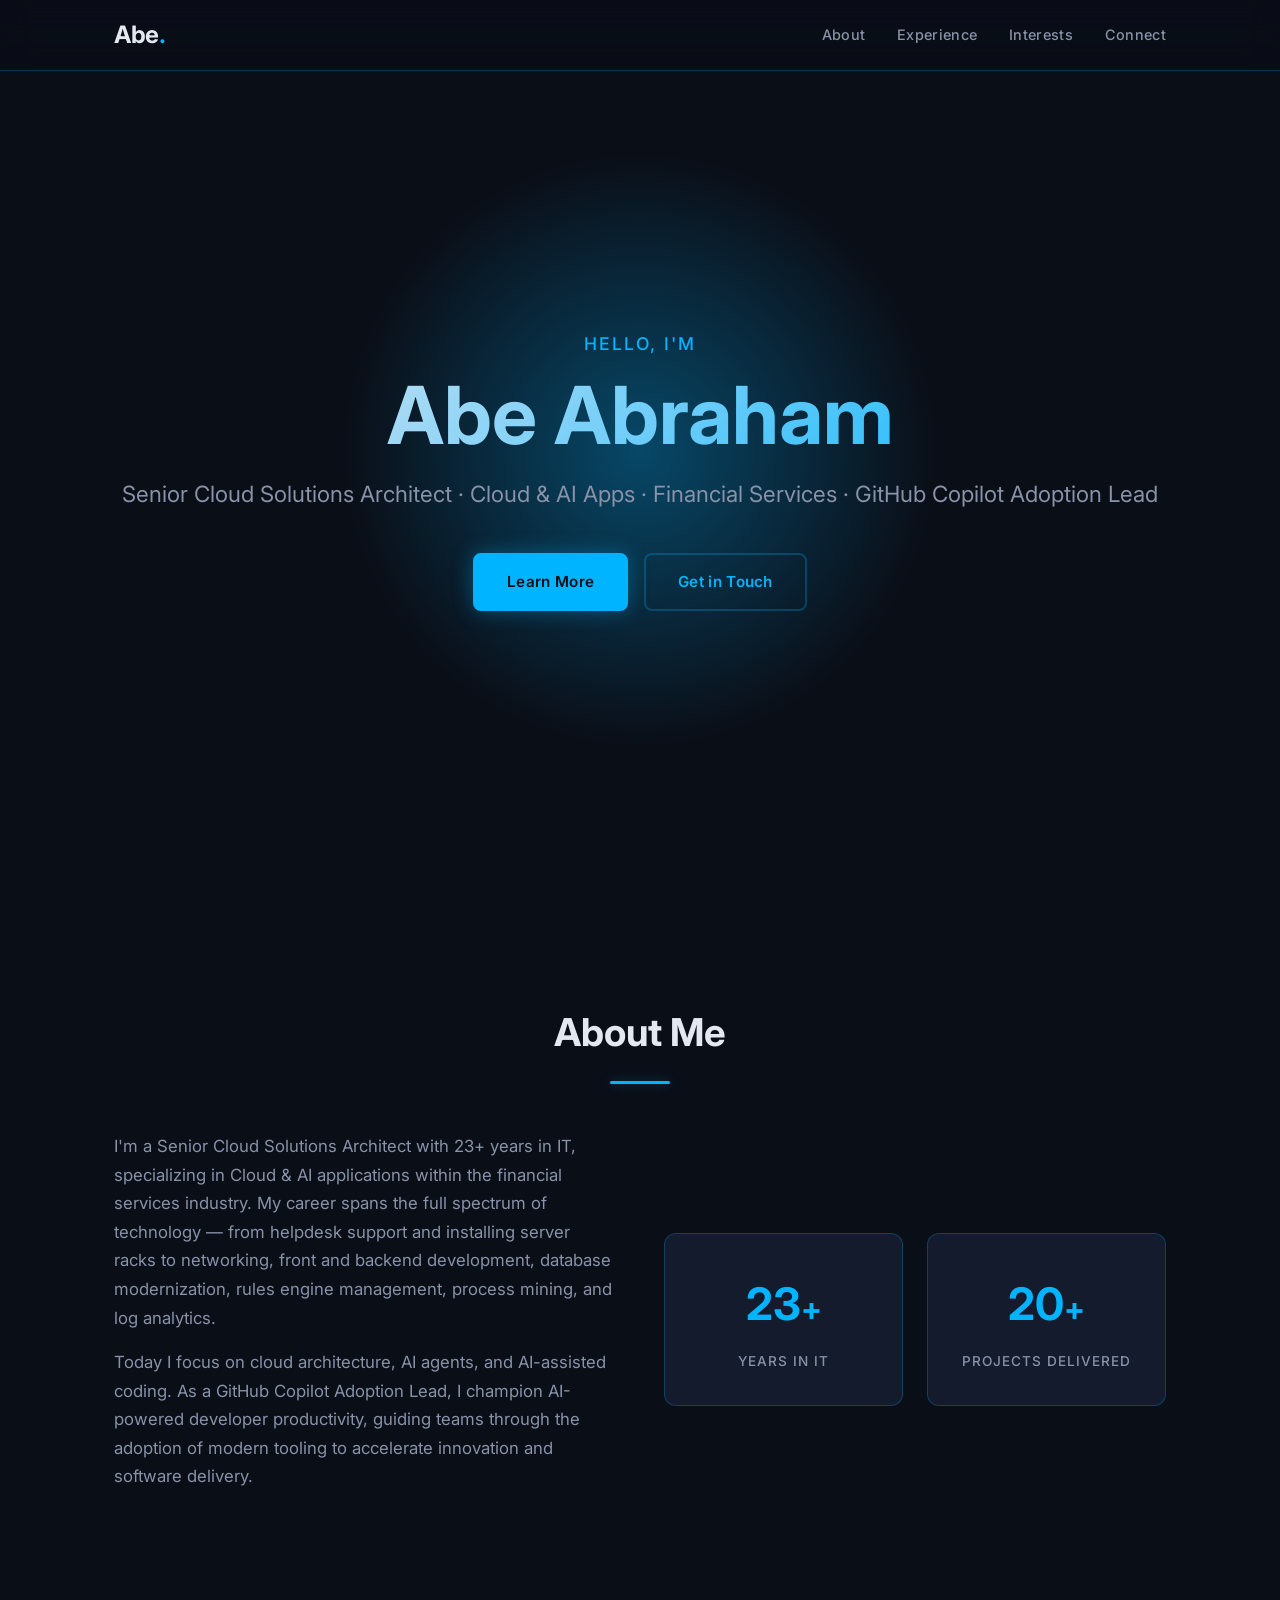
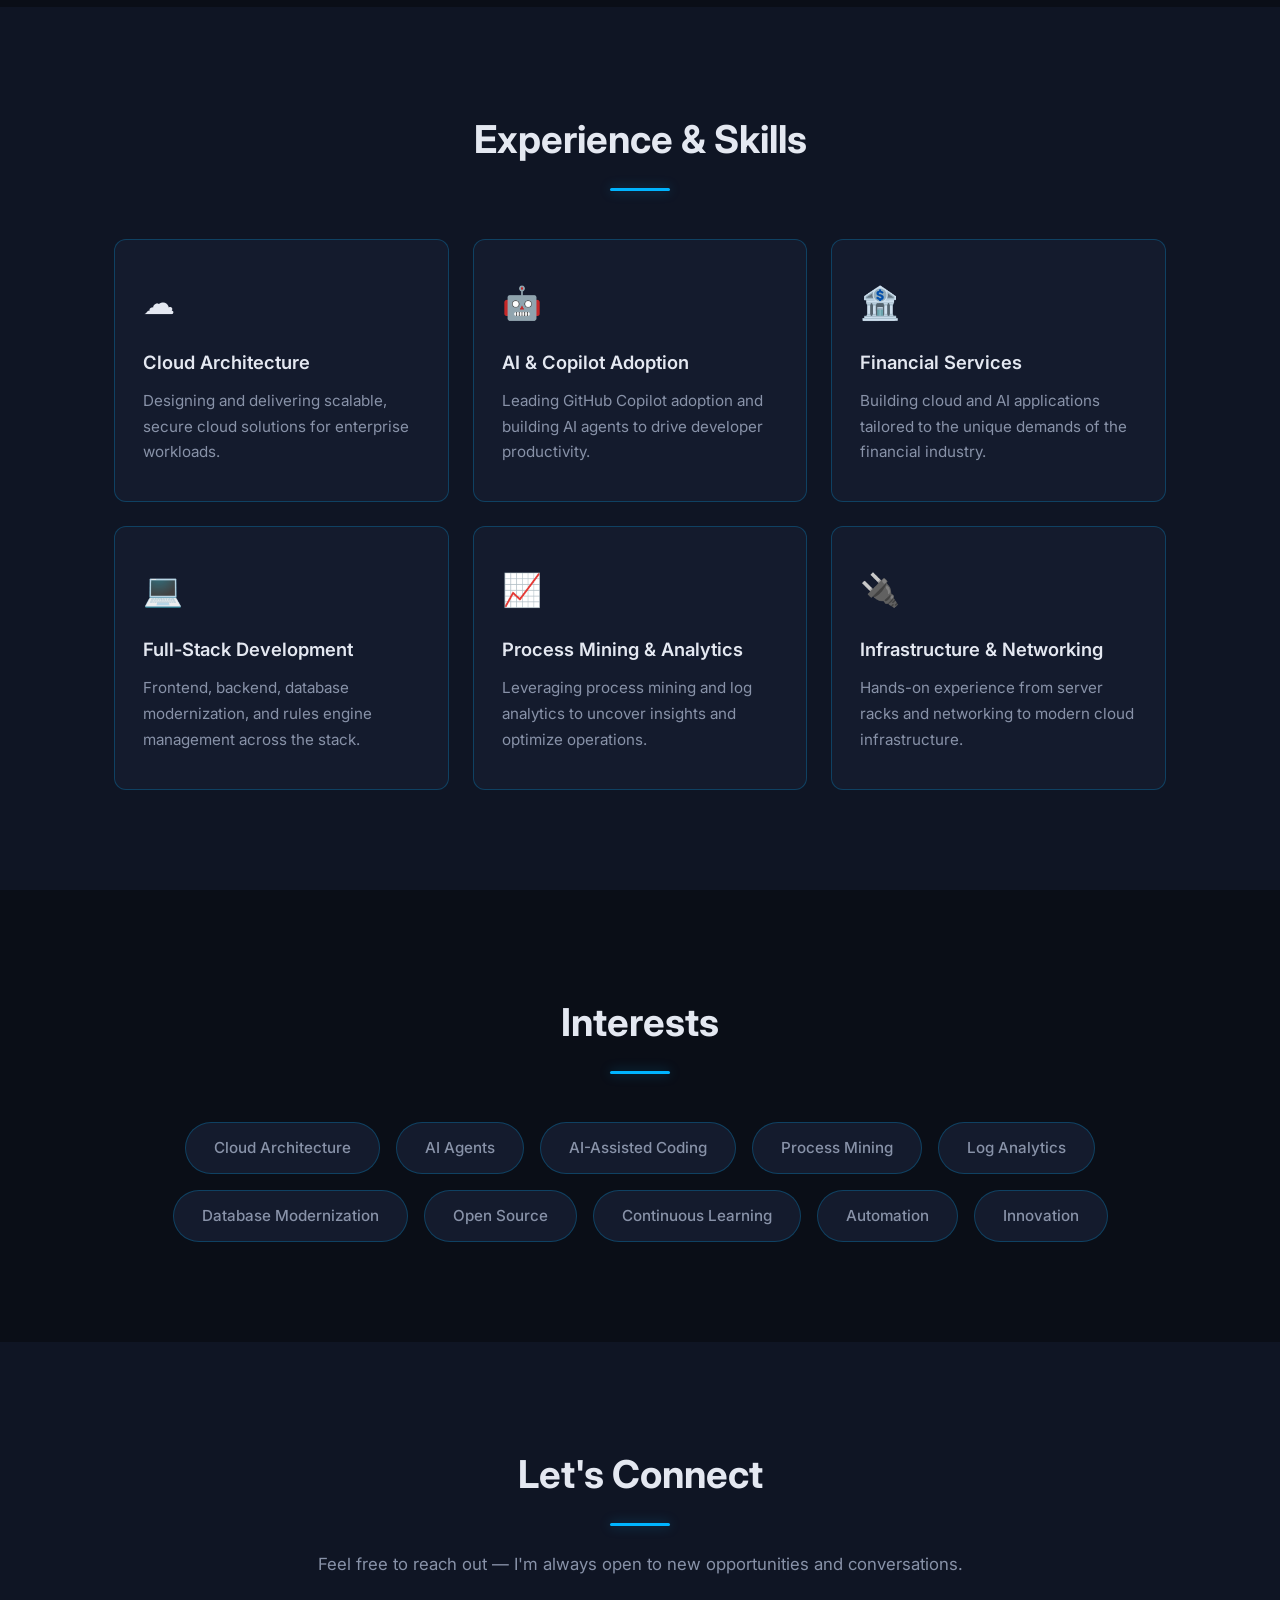
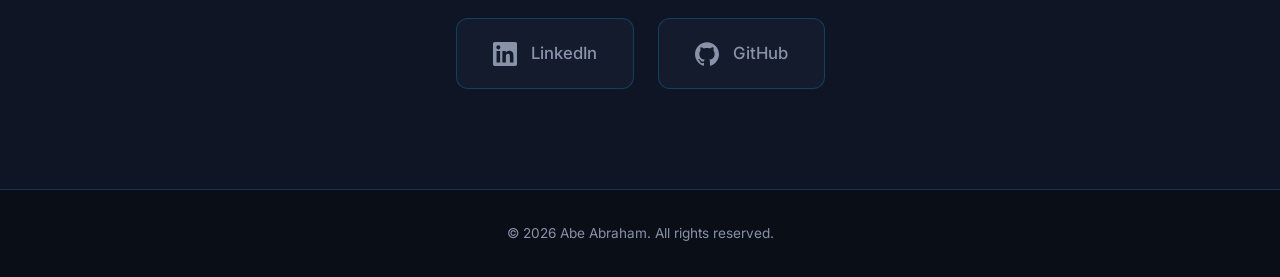
==== index.html @ 54848a2a "content: add full career journey and expand experience cards - About: full career arc from helpdesk " ====
<!DOCTYPE html>
<html lang="en">
<head>
  <meta charset="UTF-8" />
  <meta name="viewport" content="width=device-width, initial-scale=1.0" />
  <meta name="description" content="Abe Abraham — Senior Cloud Solutions Architect specializing in Cloud & AI Apps, Financial Services, and GitHub Copilot Adoption." />
  <title>Abe Abraham</title>
  <link rel="stylesheet" href="style.css" />
  <link rel="preconnect" href="https://fonts.googleapis.com" />
  <link rel="preconnect" href="https://fonts.gstatic.com" crossorigin />
  <link href="https://fonts.googleapis.com/css2?family=Inter:wght@300;400;500;600;700&display=swap" rel="stylesheet" />
</head>
<body>

  <!-- ===== NAV ===== -->
  <nav class="navbar" id="navbar">
    <div class="nav-container">
      <a href="#" class="nav-logo">Abe<span class="accent">.</span></a>
      <button class="nav-toggle" id="navToggle" aria-label="Toggle navigation">
        <span></span><span></span><span></span>
      </button>
      <ul class="nav-links" id="navLinks">
        <li><a href="#about">About</a></li>
        <li><a href="#experience">Experience</a></li>
        <li><a href="#interests">Interests</a></li>
        <li><a href="#connect">Connect</a></li>
      </ul>
    </div>
  </nav>

  <!-- ===== HERO ===== -->
  <header class="hero" id="hero">
    <div class="hero-content">
      <p class="hero-greeting">Hello, I'm</p>
      <h1 class="hero-name">Abe Abraham</h1>
      <p class="hero-tagline">Senior Cloud Solutions Architect · Cloud &amp; AI Apps · Financial Services · GitHub Copilot Adoption Lead</p>
      <div class="hero-cta">
        <a href="#about" class="btn btn-primary">Learn More</a>
        <a href="#connect" class="btn btn-outline">Get in Touch</a>
      </div>
    </div>
    <div class="hero-glow"></div>
  </header>

  <!-- ===== ABOUT ===== -->
  <section class="section" id="about">
    <div class="container">
      <h2 class="section-title">About Me</h2>
      <div class="about-grid">
        <div class="about-text">
          <p>
            I'm a Senior Cloud Solutions Architect with 23+ years in IT, specializing
            in Cloud &amp; AI applications within the financial services industry. My career
            spans the full spectrum of technology — from helpdesk support and installing
            server racks to networking, front and backend development, database modernization,
            rules engine management, process mining, and log analytics.
          </p>
          <p>
            Today I focus on cloud architecture, AI agents, and AI-assisted coding. As a
            GitHub Copilot Adoption Lead, I champion AI-powered developer productivity,
            guiding teams through the adoption of modern tooling to accelerate innovation
            and software delivery.
          </p>
        </div>
        <div class="about-stats">
          <div class="stat-card">
            <span class="stat-number" data-target="23">0</span><span class="stat-plus">+</span>
            <span class="stat-label">Years in IT</span>
          </div>
          <div class="stat-card">
            <span class="stat-number" data-target="20">0</span><span class="stat-plus">+</span>
            <span class="stat-label">Projects Delivered</span>
          </div>
        </div>
      </div>
    </div>
  </section>

  <!-- ===== EXPERIENCE ===== -->
  <section class="section section-alt" id="experience">
    <div class="container">
      <h2 class="section-title">Experience &amp; Skills</h2>
      <div class="experience-grid">
        <div class="exp-card">
          <div class="exp-icon">&#9729;</div>
          <h3>Cloud Architecture</h3>
          <p>Designing and delivering scalable, secure cloud solutions for enterprise workloads.</p>
        </div>
        <div class="exp-card">
          <div class="exp-icon">&#129302;</div>
          <h3>AI &amp; Copilot Adoption</h3>
          <p>Leading GitHub Copilot adoption and building AI agents to drive developer productivity.</p>
        </div>
        <div class="exp-card">
          <div class="exp-icon">&#127974;</div>
          <h3>Financial Services</h3>
          <p>Building cloud and AI applications tailored to the unique demands of the financial industry.</p>
        </div>
        <div class="exp-card">
          <div class="exp-icon">&#128187;</div>
          <h3>Full-Stack Development</h3>
          <p>Frontend, backend, database modernization, and rules engine management across the stack.</p>
        </div>
        <div class="exp-card">
          <div class="exp-icon">&#128200;</div>
          <h3>Process Mining &amp; Analytics</h3>
          <p>Leveraging process mining and log analytics to uncover insights and optimize operations.</p>
        </div>
        <div class="exp-card">
          <div class="exp-icon">&#128268;</div>
          <h3>Infrastructure &amp; Networking</h3>
          <p>Hands-on experience from server racks and networking to modern cloud infrastructure.</p>
        </div>
      </div>
    </div>
  </section>

  <!-- ===== INTERESTS ===== -->
  <section class="section" id="interests">
    <div class="container">
      <h2 class="section-title">Interests</h2>
      <div class="interests-grid">
        <div class="interest-tag">Cloud Architecture</div>
        <div class="interest-tag">AI Agents</div>
        <div class="interest-tag">AI-Assisted Coding</div>
        <div class="interest-tag">Process Mining</div>
        <div class="interest-tag">Log Analytics</div>
        <div class="interest-tag">Database Modernization</div>
        <div class="interest-tag">Open Source</div>
        <div class="interest-tag">Continuous Learning</div>
        <div class="interest-tag">Automation</div>
        <div class="interest-tag">Innovation</div>
      </div>
    </div>
  </section>

  <!-- ===== CONNECT ===== -->
  <section class="section section-alt" id="connect">
    <div class="container">
      <h2 class="section-title">Let's Connect</h2>
      <p class="connect-subtitle">Feel free to reach out — I'm always open to new opportunities and conversations.</p>
      <div class="connect-links">
        <a href="https://www.linkedin.com/in/abeyabraham/" target="_blank" rel="noopener noreferrer" class="connect-card">
          <svg class="connect-icon" viewBox="0 0 24 24" fill="currentColor"><path d="M20.447 20.452h-3.554v-5.569c0-1.328-.027-3.037-1.852-3.037-1.853 0-2.136 1.445-2.136 2.939v5.667H9.351V9h3.414v1.561h.046c.477-.9 1.637-1.85 3.37-1.85 3.601 0 4.267 2.37 4.267 5.455v6.286zM5.337 7.433a2.062 2.062 0 01-2.063-2.065 2.064 2.064 0 112.063 2.065zm1.782 13.019H3.555V9h3.564v11.452zM22.225 0H1.771C.792 0 0 .774 0 1.729v20.542C0 23.227.792 24 1.771 24h20.451C23.2 24 24 23.227 24 22.271V1.729C24 .774 23.2 0 22.222 0h.003z"/></svg>
          <span>LinkedIn</span>
        </a>
        <a href="https://github.com/Ab3y" target="_blank" rel="noopener noreferrer" class="connect-card">
          <svg class="connect-icon" viewBox="0 0 24 24" fill="currentColor"><path d="M12 .297c-6.63 0-12 5.373-12 12 0 5.303 3.438 9.8 8.205 11.385.6.113.82-.258.82-.577 0-.285-.01-1.04-.015-2.04-3.338.724-4.042-1.61-4.042-1.61C4.422 18.07 3.633 17.7 3.633 17.7c-1.087-.744.084-.729.084-.729 1.205.084 1.838 1.236 1.838 1.236 1.07 1.835 2.809 1.305 3.495.998.108-.776.417-1.305.76-1.605-2.665-.3-5.466-1.332-5.466-5.93 0-1.31.465-2.38 1.235-3.22-.135-.303-.54-1.523.105-3.176 0 0 1.005-.322 3.3 1.23.96-.267 1.98-.399 3-.405 1.02.006 2.04.138 3 .405 2.28-1.552 3.285-1.23 3.285-1.23.645 1.653.24 2.873.12 3.176.765.84 1.23 1.91 1.23 3.22 0 4.61-2.805 5.625-5.475 5.92.42.36.81 1.096.81 2.22 0 1.606-.015 2.896-.015 3.286 0 .315.21.69.825.57C20.565 22.092 24 17.592 24 12.297c0-6.627-5.373-12-12-12"/></svg>
          <span>GitHub</span>
        </a>
      </div>
    </div>
  </section>

  <!-- ===== FOOTER ===== -->
  <footer class="footer">
    <div class="container">
      <p>&copy; 2026 Abe Abraham. All rights reserved.</p>
    </div>
  </footer>

  <script src="script.js"></script>
</body>
</html>
---- style.css ----
/* ============================
   VARIABLES & RESET
   ============================ */
:root {
  --bg-primary: #0a0e17;
  --bg-secondary: #0f1524;
  --bg-card: #141b2d;
  --bg-card-hover: #1a2340;
  --text-primary: #e4e8f1;
  --text-secondary: #8892a8;
  --accent: #00b4ff;
  --accent-glow: rgba(0, 180, 255, 0.35);
  --accent-dim: rgba(0, 180, 255, 0.10);
  --accent-border: rgba(0, 180, 255, 0.25);
  --font: 'Inter', -apple-system, BlinkMacSystemFont, 'Segoe UI', sans-serif;
  --radius: 12px;
  --transition: 0.3s ease;
  --max-width: 1100px;
}

*,
*::before,
*::after {
  margin: 0;
  padding: 0;
  box-sizing: border-box;
}

html {
  scroll-behavior: smooth;
  scroll-padding-top: 80px;
}

body {
  font-family: var(--font);
  background: var(--bg-primary);
  color: var(--text-primary);
  line-height: 1.7;
  -webkit-font-smoothing: antialiased;
}

a {
  color: var(--accent);
  text-decoration: none;
  transition: color var(--transition);
}

a:hover {
  color: #33c5ff;
}

img {
  max-width: 100%;
  display: block;
}

.container {
  max-width: var(--max-width);
  margin: 0 auto;
  padding: 0 24px;
}

/* ============================
   NAVBAR
   ============================ */
.navbar {
  position: fixed;
  top: 0;
  left: 0;
  width: 100%;
  z-index: 1000;
  background: rgba(10, 14, 23, 0.85);
  backdrop-filter: blur(16px);
  -webkit-backdrop-filter: blur(16px);
  border-bottom: 1px solid var(--accent-border);
  transition: background var(--transition);
}

.nav-container {
  max-width: var(--max-width);
  margin: 0 auto;
  padding: 0 24px;
  display: flex;
  align-items: center;
  justify-content: space-between;
  height: 70px;
}

.nav-logo {
  font-size: 1.5rem;
  font-weight: 700;
  color: var(--text-primary);
  letter-spacing: -0.5px;
}

.nav-logo .accent {
  color: var(--accent);
}

.nav-links {
  display: flex;
  gap: 32px;
  list-style: none;
}

.nav-links a {
  color: var(--text-secondary);
  font-size: 0.9rem;
  font-weight: 500;
  letter-spacing: 0.3px;
  transition: color var(--transition);
  position: relative;
}

.nav-links a::after {
  content: '';
  position: absolute;
  bottom: -4px;
  left: 0;
  width: 0;
  height: 2px;
  background: var(--accent);
  border-radius: 1px;
  transition: width var(--transition);
}

.nav-links a:hover,
.nav-links a.active {
  color: var(--text-primary);
}

.nav-links a:hover::after,
.nav-links a.active::after {
  width: 100%;
}

/* Hamburger */
.nav-toggle {
  display: none;
  background: none;
  border: none;
  cursor: pointer;
  flex-direction: column;
  gap: 5px;
  padding: 4px;
}

.nav-toggle span {
  width: 24px;
  height: 2px;
  background: var(--text-primary);
  border-radius: 2px;
  transition: var(--transition);
}

/* ============================
   HERO
   ============================ */
.hero {
  min-height: 100vh;
  display: flex;
  align-items: center;
  justify-content: center;
  text-align: center;
  position: relative;
  overflow: hidden;
  padding: 120px 24px 80px;
}

.hero-content {
  position: relative;
  z-index: 1;
}

.hero-greeting {
  font-size: 1.1rem;
  color: var(--accent);
  font-weight: 500;
  margin-bottom: 12px;
  letter-spacing: 2px;
  text-transform: uppercase;
}

.hero-name {
  font-size: clamp(2.5rem, 7vw, 5rem);
  font-weight: 700;
  line-height: 1.1;
  margin-bottom: 16px;
  background: linear-gradient(135deg, var(--text-primary) 0%, var(--accent) 100%);
  -webkit-background-clip: text;
  -webkit-text-fill-color: transparent;
  background-clip: text;
}

.hero-tagline {
  font-size: clamp(1.1rem, 2.5vw, 1.4rem);
  color: var(--text-secondary);
  margin-bottom: 40px;
  font-weight: 400;
}

.hero-cta {
  display: flex;
  gap: 16px;
  justify-content: center;
  flex-wrap: wrap;
}

/* Ambient glow */
.hero-glow {
  position: absolute;
  width: 600px;
  height: 600px;
  border-radius: 50%;
  background: radial-gradient(circle, var(--accent-glow) 0%, transparent 70%);
  top: 50%;
  left: 50%;
  transform: translate(-50%, -50%);
  pointer-events: none;
  animation: pulse-glow 6s ease-in-out infinite;
}

@keyframes pulse-glow {
  0%, 100% { opacity: 0.4; transform: translate(-50%, -50%) scale(1); }
  50% { opacity: 0.7; transform: translate(-50%, -50%) scale(1.1); }
}

/* ============================
   BUTTONS
   ============================ */
.btn {
  display: inline-block;
  padding: 14px 32px;
  border-radius: 8px;
  font-size: 0.95rem;
  font-weight: 600;
  cursor: pointer;
  transition: all var(--transition);
  letter-spacing: 0.3px;
}

.btn-primary {
  background: var(--accent);
  color: var(--bg-primary);
  border: 2px solid var(--accent);
  box-shadow: 0 0 20px var(--accent-glow);
}

.btn-primary:hover {
  background: #33c5ff;
  border-color: #33c5ff;
  color: var(--bg-primary);
  box-shadow: 0 0 30px var(--accent-glow);
  transform: translateY(-2px);
}

.btn-outline {
  background: transparent;
  color: var(--accent);
  border: 2px solid var(--accent-border);
}

.btn-outline:hover {
  border-color: var(--accent);
  background: var(--accent-dim);
  color: var(--accent);
  transform: translateY(-2px);
}

/* ============================
   SECTIONS
   ============================ */
.section {
  padding: 100px 0;
}

.section-alt {
  background: var(--bg-secondary);
}

.section-title {
  font-size: clamp(1.8rem, 3.5vw, 2.4rem);
  font-weight: 700;
  margin-bottom: 48px;
  text-align: center;
  position: relative;
}

.section-title::after {
  content: '';
  display: block;
  width: 60px;
  height: 3px;
  background: var(--accent);
  margin: 16px auto 0;
  border-radius: 2px;
  box-shadow: 0 0 12px var(--accent-glow);
}

/* ============================
   ABOUT
   ============================ */
.about-grid {
  display: grid;
  grid-template-columns: 1fr 1fr;
  gap: 48px;
  align-items: center;
}

.about-text p {
  color: var(--text-secondary);
  font-size: 1.05rem;
  margin-bottom: 16px;
}

.about-stats {
  display: flex;
  gap: 24px;
}

.stat-card {
  flex: 1;
  background: var(--bg-card);
  border: 1px solid var(--accent-border);
  border-radius: var(--radius);
  padding: 32px 24px;
  text-align: center;
  transition: all var(--transition);
}

.stat-card:hover {
  background: var(--bg-card-hover);
  border-color: var(--accent);
  box-shadow: 0 0 24px var(--accent-glow);
  transform: translateY(-4px);
}

.stat-number {
  font-size: 2.8rem;
  font-weight: 700;
  color: var(--accent);
  display: inline;
}

.stat-plus {
  font-size: 2rem;
  font-weight: 700;
  color: var(--accent);
}

.stat-label {
  display: block;
  margin-top: 8px;
  font-size: 0.85rem;
  color: var(--text-secondary);
  font-weight: 500;
  text-transform: uppercase;
  letter-spacing: 1px;
}

/* ============================
   EXPERIENCE
   ============================ */
.experience-grid {
  display: grid;
  grid-template-columns: repeat(3, 1fr);
  gap: 24px;
}

.exp-card {
  background: var(--bg-card);
  border: 1px solid var(--accent-border);
  border-radius: var(--radius);
  padding: 36px 28px;
  transition: all var(--transition);
}

.exp-card:hover {
  background: var(--bg-card-hover);
  border-color: var(--accent);
  box-shadow: 0 0 24px var(--accent-glow);
  transform: translateY(-4px);
}

.exp-icon {
  font-size: 2rem;
  margin-bottom: 16px;
}

.exp-card h3 {
  font-size: 1.15rem;
  font-weight: 600;
  margin-bottom: 10px;
  color: var(--text-primary);
}

.exp-card p {
  color: var(--text-secondary);
  font-size: 0.95rem;
}

/* ============================
   INTERESTS
   ============================ */
.interests-grid {
  display: flex;
  flex-wrap: wrap;
  gap: 16px;
  justify-content: center;
}

.interest-tag {
  background: var(--bg-card);
  border: 1px solid var(--accent-border);
  border-radius: 50px;
  padding: 12px 28px;
  font-size: 0.95rem;
  font-weight: 500;
  color: var(--text-secondary);
  transition: all var(--transition);
  cursor: default;
}

.interest-tag:hover {
  background: var(--accent-dim);
  border-color: var(--accent);
  color: var(--accent);
  box-shadow: 0 0 16px var(--accent-glow);
  transform: translateY(-2px);
}

/* ============================
   CONNECT
   ============================ */
.connect-subtitle {
  text-align: center;
  color: var(--text-secondary);
  font-size: 1.05rem;
  margin-bottom: 40px;
  margin-top: -24px;
}

.connect-links {
  display: flex;
  gap: 24px;
  justify-content: center;
  flex-wrap: wrap;
}

.connect-card {
  display: flex;
  align-items: center;
  gap: 14px;
  background: var(--bg-card);
  border: 1px solid var(--accent-border);
  border-radius: var(--radius);
  padding: 20px 36px;
  font-size: 1.05rem;
  font-weight: 500;
  color: var(--text-secondary);
  transition: all var(--transition);
}

.connect-card:hover {
  background: var(--bg-card-hover);
  border-color: var(--accent);
  color: var(--accent);
  box-shadow: 0 0 24px var(--accent-glow);
  transform: translateY(-4px);
}

.connect-icon {
  width: 24px;
  height: 24px;
  flex-shrink: 0;
}

/* ============================
   FOOTER
   ============================ */
.footer {
  padding: 32px 0;
  text-align: center;
  border-top: 1px solid var(--accent-border);
  color: var(--text-secondary);
  font-size: 0.85rem;
}

/* ============================
   ANIMATIONS (scroll-in)
   ============================ */
.fade-in {
  opacity: 0;
  transform: translateY(30px);
  transition: opacity 0.6s ease, transform 0.6s ease;
}

.fade-in.visible {
  opacity: 1;
  transform: translateY(0);
}

/* ============================
   RESPONSIVE
   ============================ */
@media (max-width: 768px) {
  .nav-toggle {
    display: flex;
  }

  .nav-links {
    position: fixed;
    top: 70px;
    left: 0;
    width: 100%;
    background: rgba(10, 14, 23, 0.97);
    backdrop-filter: blur(16px);
    flex-direction: column;
    align-items: center;
    gap: 0;
    padding: 0;
    max-height: 0;
    overflow: hidden;
    transition: max-height 0.4s ease, padding 0.4s ease;
    border-bottom: 1px solid var(--accent-border);
  }

  .nav-links.open {
    max-height: 300px;
    padding: 16px 0;
  }

  .nav-links li {
    width: 100%;
    text-align: center;
  }

  .nav-links a {
    display: block;
    padding: 14px 0;
    font-size: 1rem;
  }

  .nav-links a::after {
    display: none;
  }

  .about-grid {
    grid-template-columns: 1fr;
    gap: 32px;
  }

  .about-stats {
    justify-content: center;
  }

  .experience-grid {
    grid-template-columns: 1fr;
  }

  .hero {
    padding: 100px 20px 60px;
  }

  .section {
    padding: 72px 0;
  }
}

@media (max-width: 480px) {
  .about-stats {
    flex-direction: column;
  }

  .hero-cta {
    flex-direction: column;
    align-items: center;
  }

  .btn {
    width: 100%;
    max-width: 280px;
    text-align: center;
  }

  .connect-card {
    width: 100%;
    justify-content: center;
  }
}
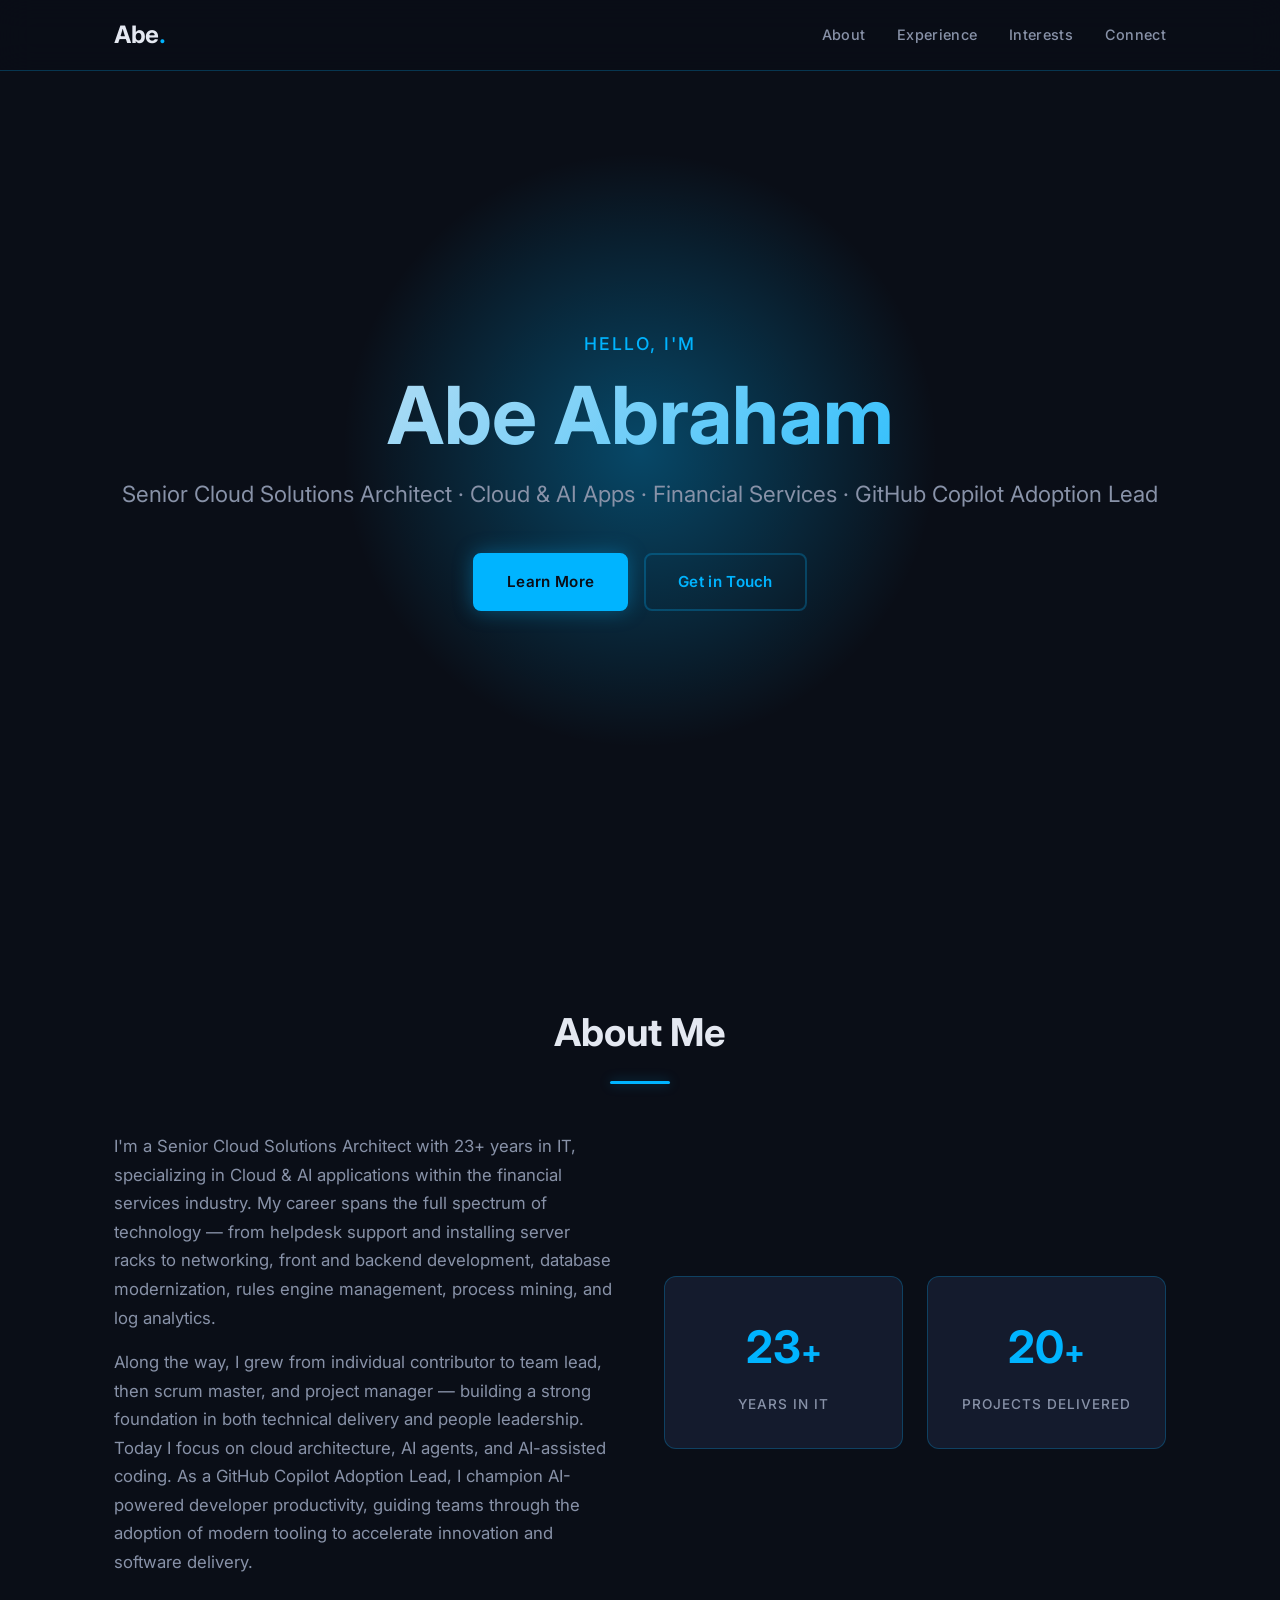
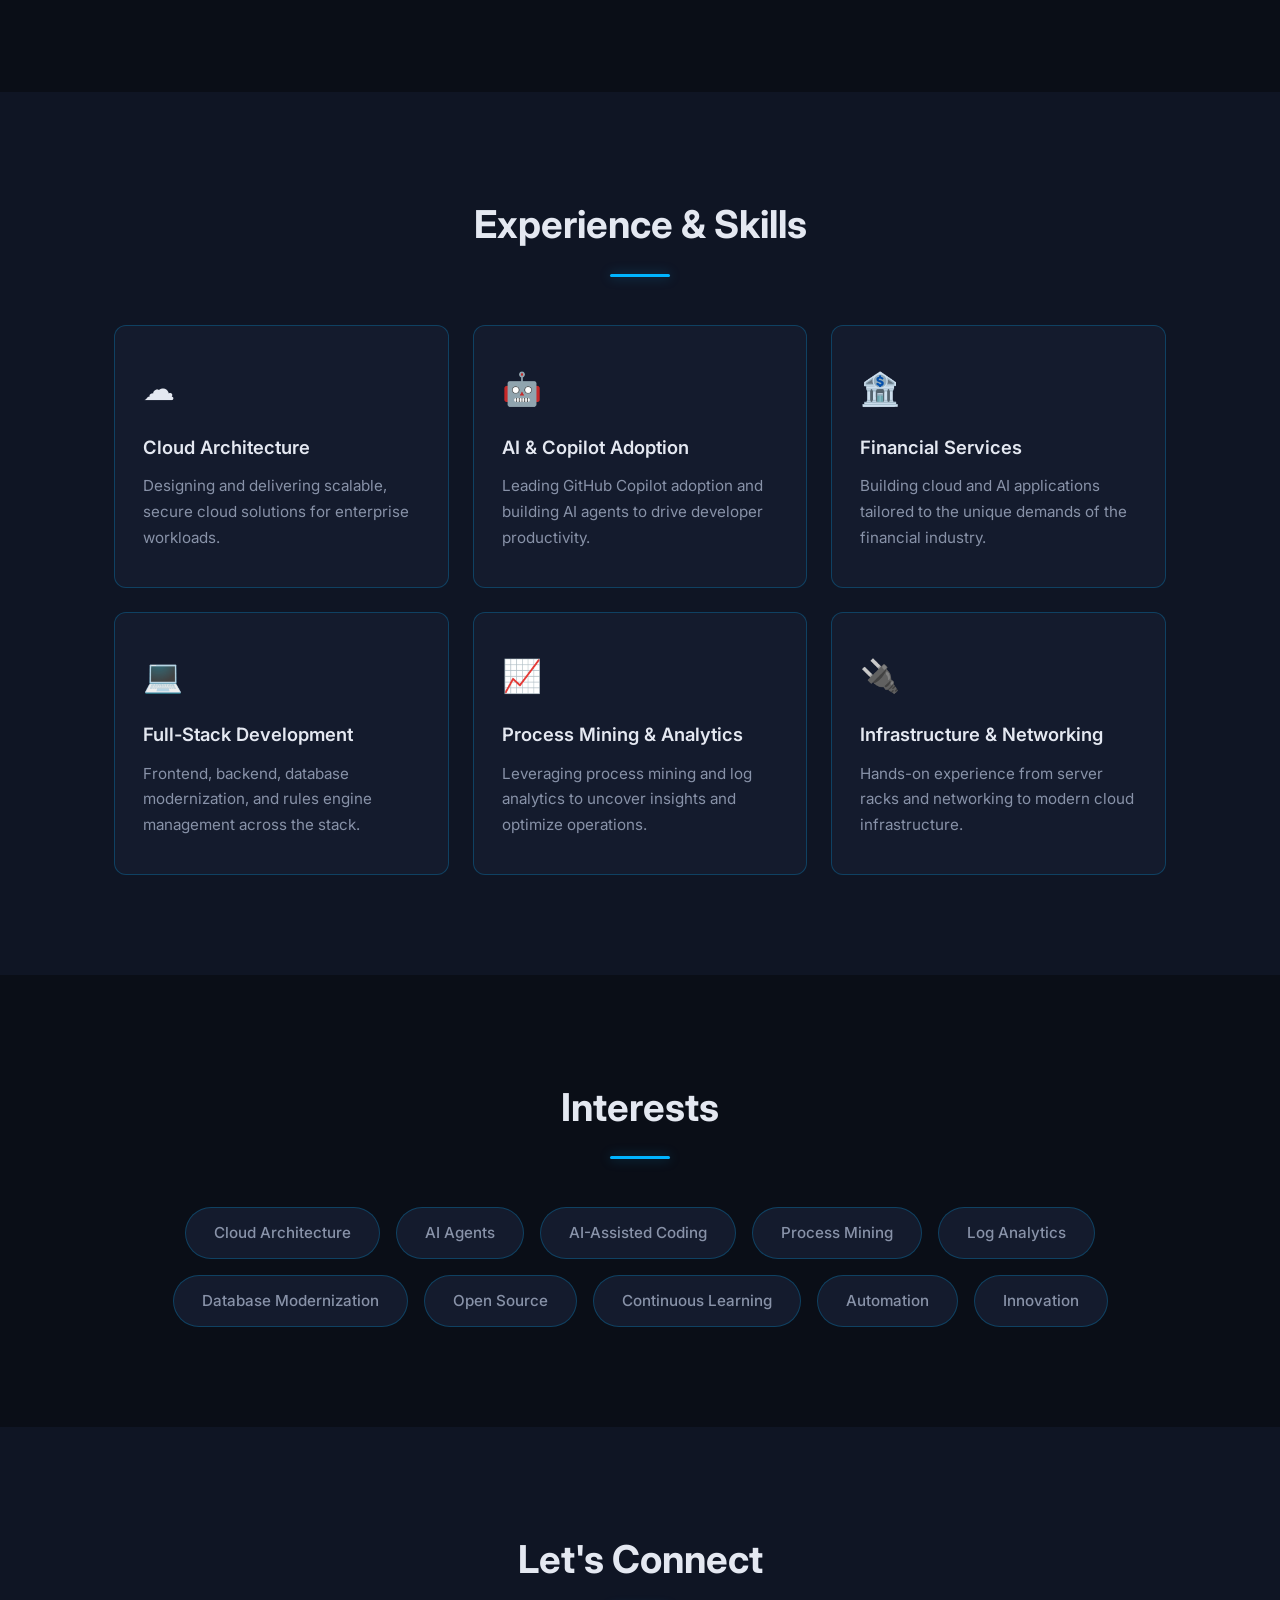
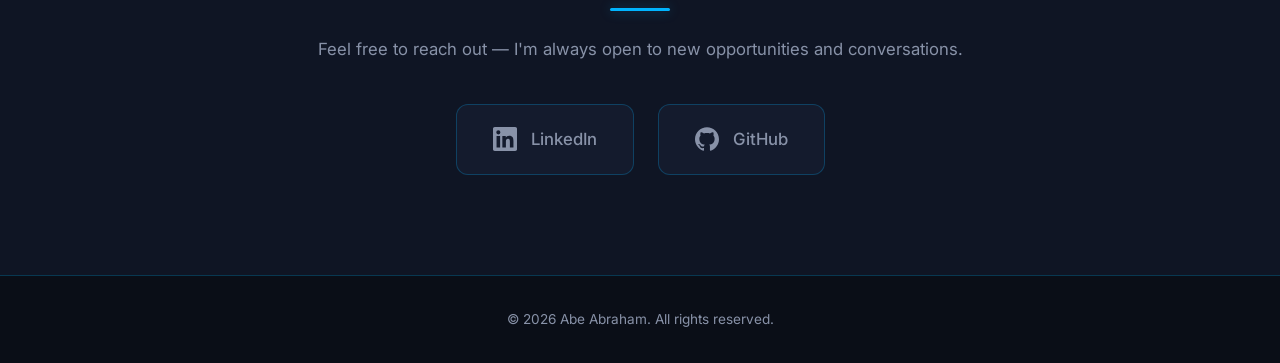
==== commit 9fc18771: "content: add leadership progression — team lead, scrum master, PM Co-authored-by: Copilot <223556219" ====
--- a/index.html
+++ b/index.html
@@ -56,10 +56,12 @@
             rules engine management, process mining, and log analytics.
           </p>
           <p>
-            Today I focus on cloud architecture, AI agents, and AI-assisted coding. As a
-            GitHub Copilot Adoption Lead, I champion AI-powered developer productivity,
-            guiding teams through the adoption of modern tooling to accelerate innovation
-            and software delivery.
+            Along the way, I grew from individual contributor to team lead, then scrum master,
+            and project manager — building a strong foundation in both technical delivery and
+            people leadership. Today I focus on cloud architecture, AI agents, and AI-assisted
+            coding. As a GitHub Copilot Adoption Lead, I champion AI-powered developer
+            productivity, guiding teams through the adoption of modern tooling to accelerate
+            innovation and software delivery.
           </p>
         </div>
         <div class="about-stats">
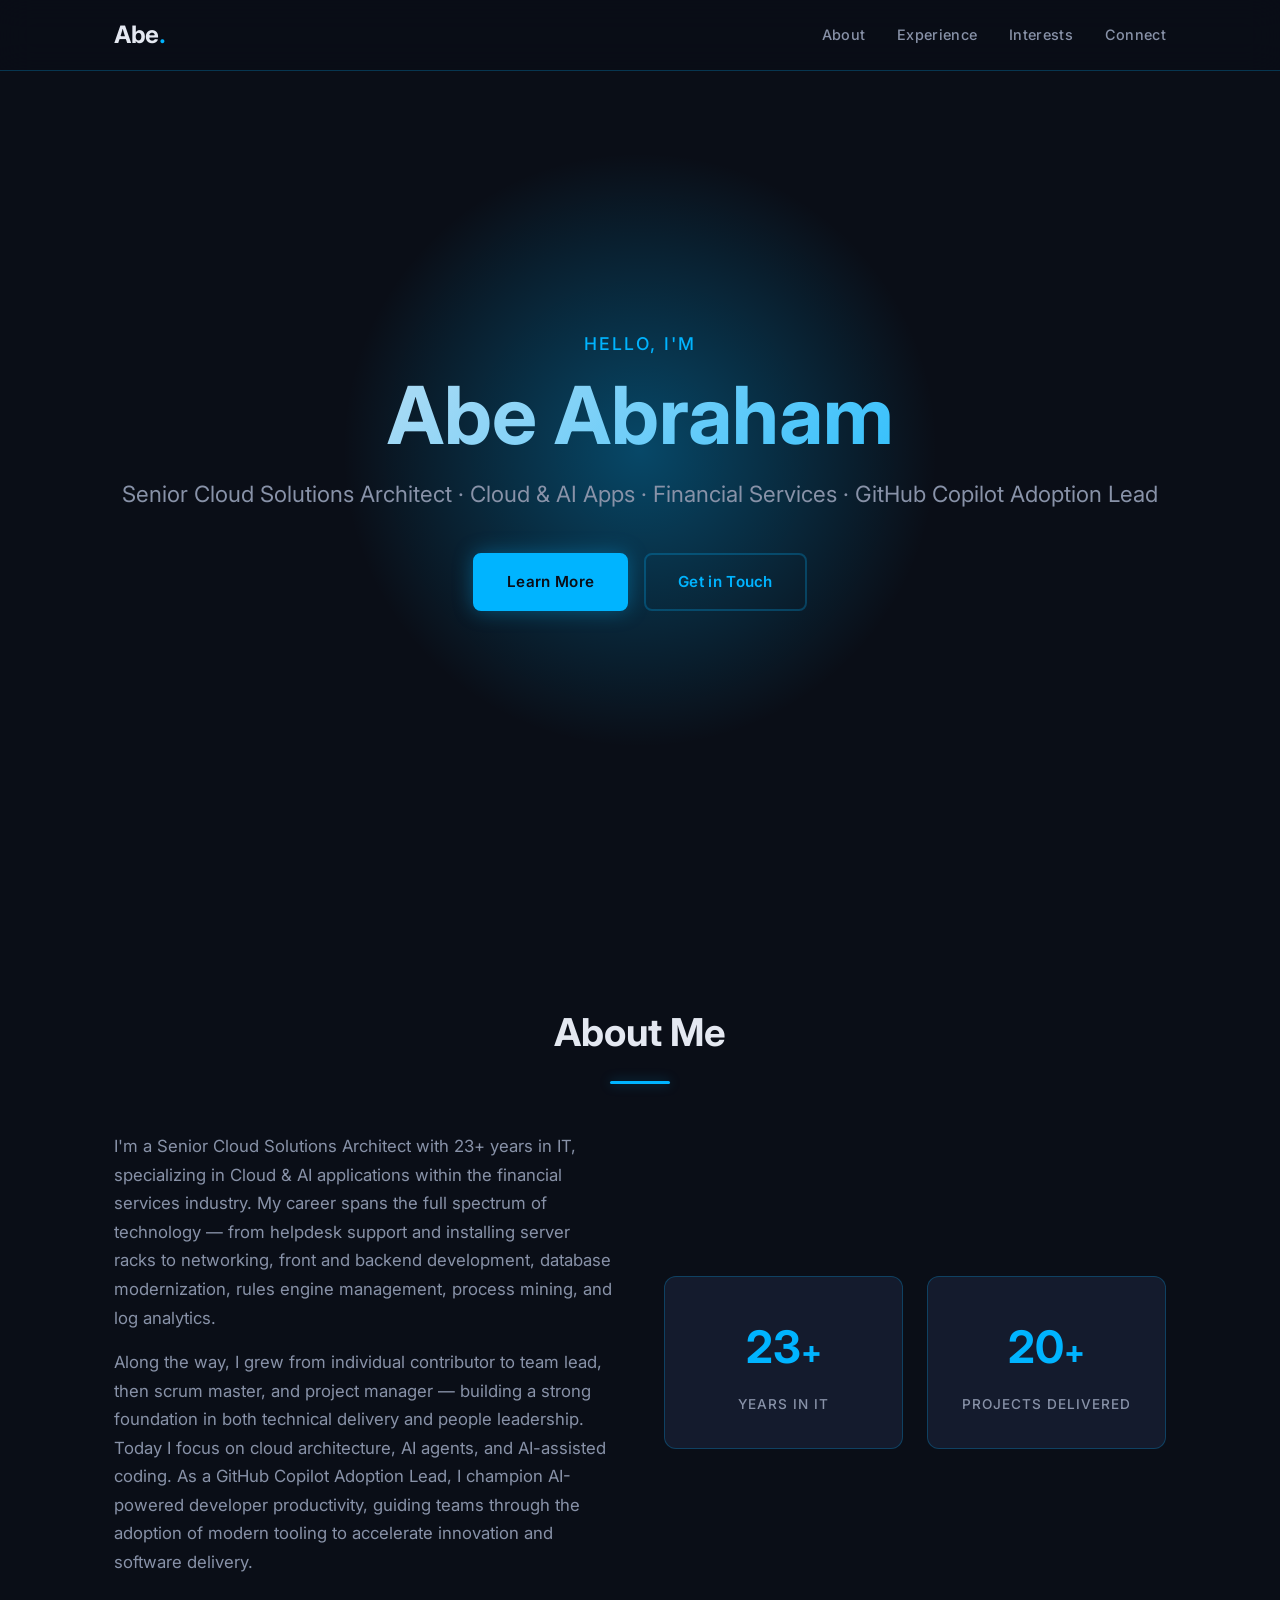
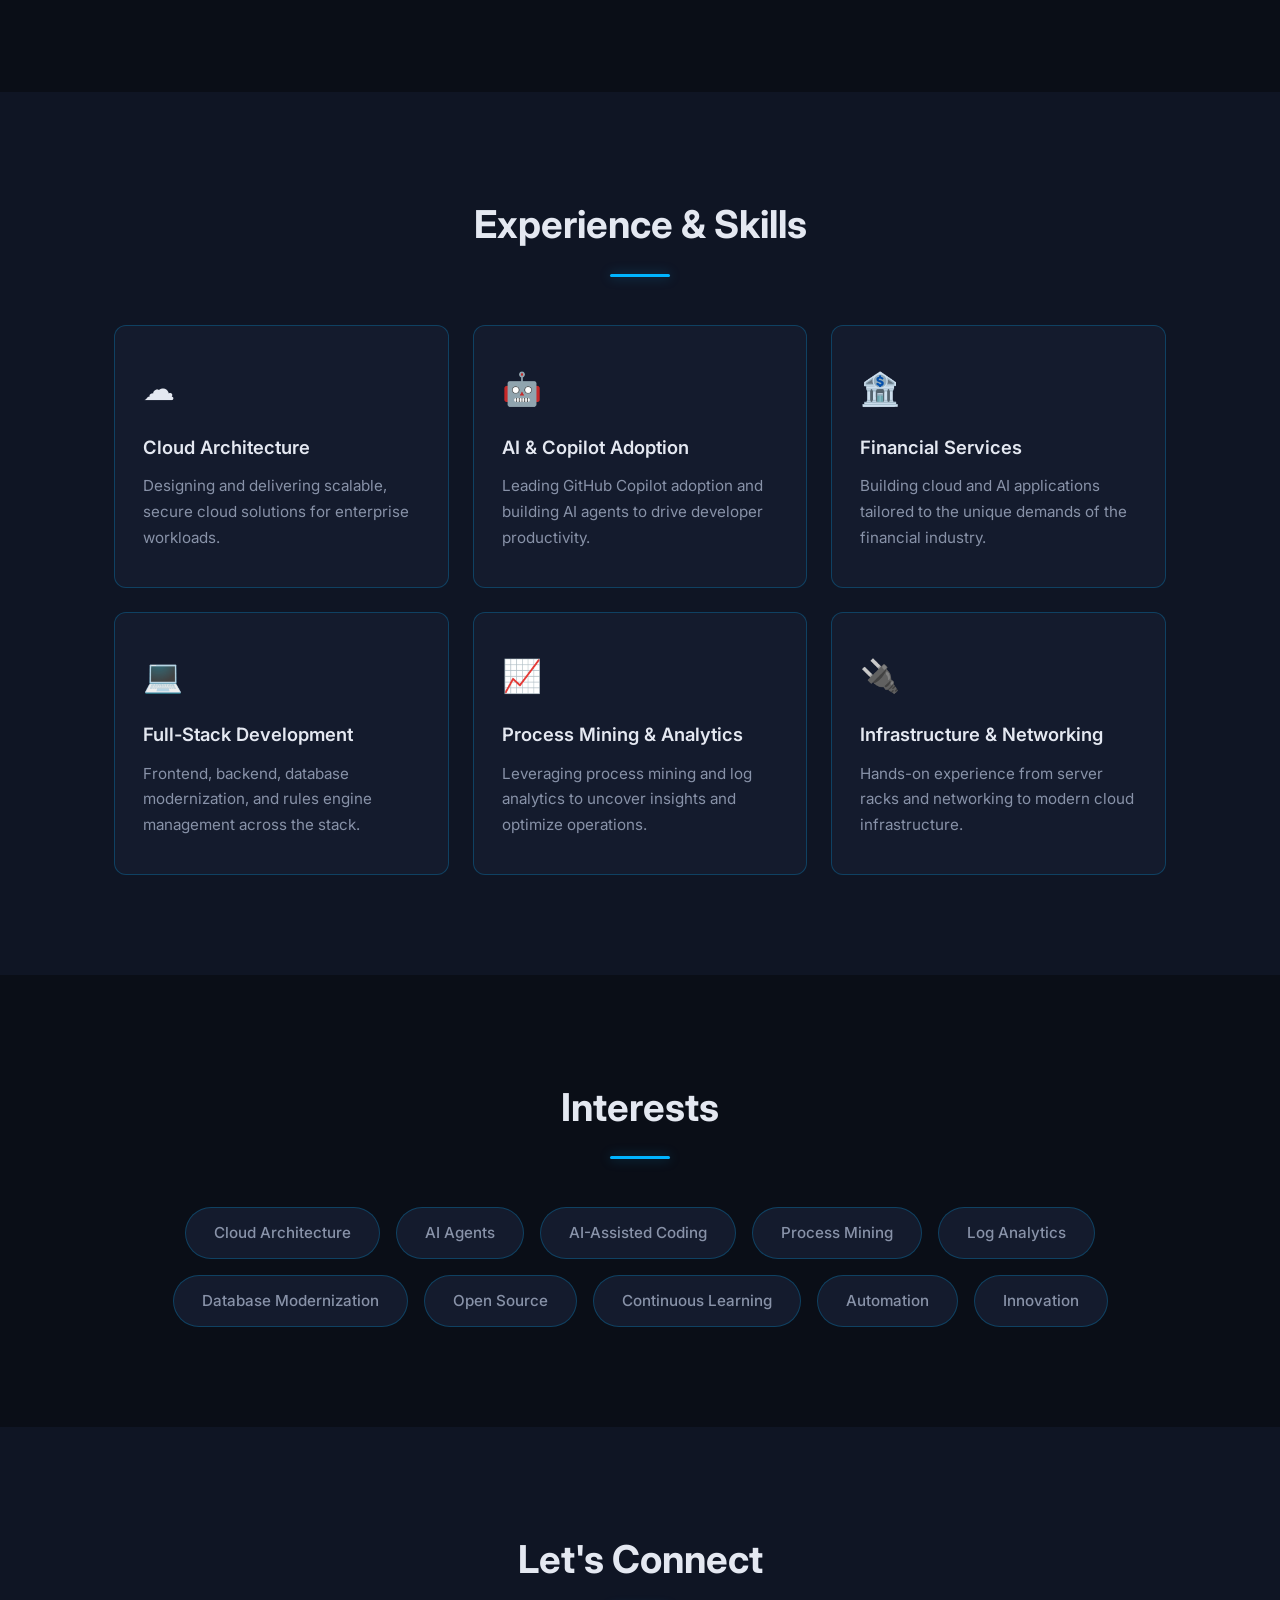
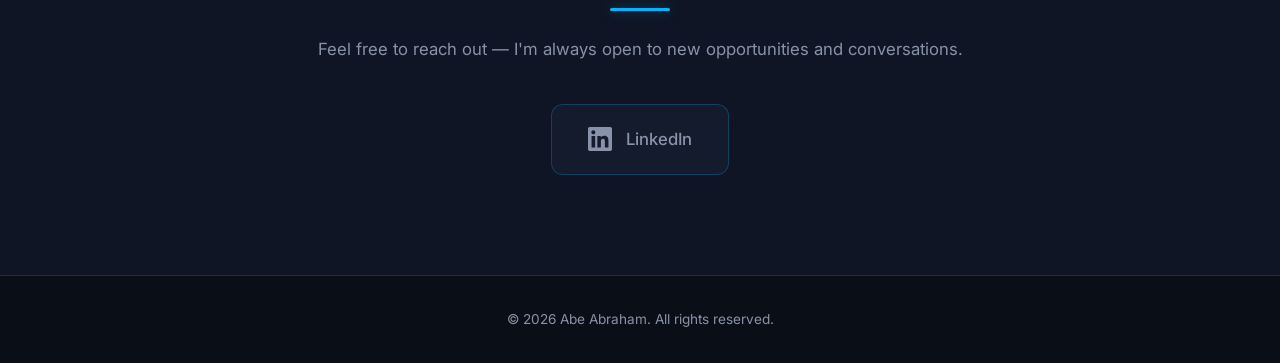
==== commit 962534cb: "content: remove GitHub link from Connect section Co-authored-by: Copilot <223556219+Copilot@users.no" ====
--- a/index.html
+++ b/index.html
@@ -146,10 +146,6 @@
           <svg class="connect-icon" viewBox="0 0 24 24" fill="currentColor"><path d="M20.447 20.452h-3.554v-5.569c0-1.328-.027-3.037-1.852-3.037-1.853 0-2.136 1.445-2.136 2.939v5.667H9.351V9h3.414v1.561h.046c.477-.9 1.637-1.85 3.37-1.85 3.601 0 4.267 2.37 4.267 5.455v6.286zM5.337 7.433a2.062 2.062 0 01-2.063-2.065 2.064 2.064 0 112.063 2.065zm1.782 13.019H3.555V9h3.564v11.452zM22.225 0H1.771C.792 0 0 .774 0 1.729v20.542C0 23.227.792 24 1.771 24h20.451C23.2 24 24 23.227 24 22.271V1.729C24 .774 23.2 0 22.222 0h.003z"/></svg>
           <span>LinkedIn</span>
         </a>
-        <a href="https://github.com/Ab3y" target="_blank" rel="noopener noreferrer" class="connect-card">
-          <svg class="connect-icon" viewBox="0 0 24 24" fill="currentColor"><path d="M12 .297c-6.63 0-12 5.373-12 12 0 5.303 3.438 9.8 8.205 11.385.6.113.82-.258.82-.577 0-.285-.01-1.04-.015-2.04-3.338.724-4.042-1.61-4.042-1.61C4.422 18.07 3.633 17.7 3.633 17.7c-1.087-.744.084-.729.084-.729 1.205.084 1.838 1.236 1.838 1.236 1.07 1.835 2.809 1.305 3.495.998.108-.776.417-1.305.76-1.605-2.665-.3-5.466-1.332-5.466-5.93 0-1.31.465-2.38 1.235-3.22-.135-.303-.54-1.523.105-3.176 0 0 1.005-.322 3.3 1.23.96-.267 1.98-.399 3-.405 1.02.006 2.04.138 3 .405 2.28-1.552 3.285-1.23 3.285-1.23.645 1.653.24 2.873.12 3.176.765.84 1.23 1.91 1.23 3.22 0 4.61-2.805 5.625-5.475 5.92.42.36.81 1.096.81 2.22 0 1.606-.015 2.896-.015 3.286 0 .315.21.69.825.57C20.565 22.092 24 17.592 24 12.297c0-6.627-5.373-12-12-12"/></svg>
-          <span>GitHub</span>
-        </a>
       </div>
     </div>
   </section>
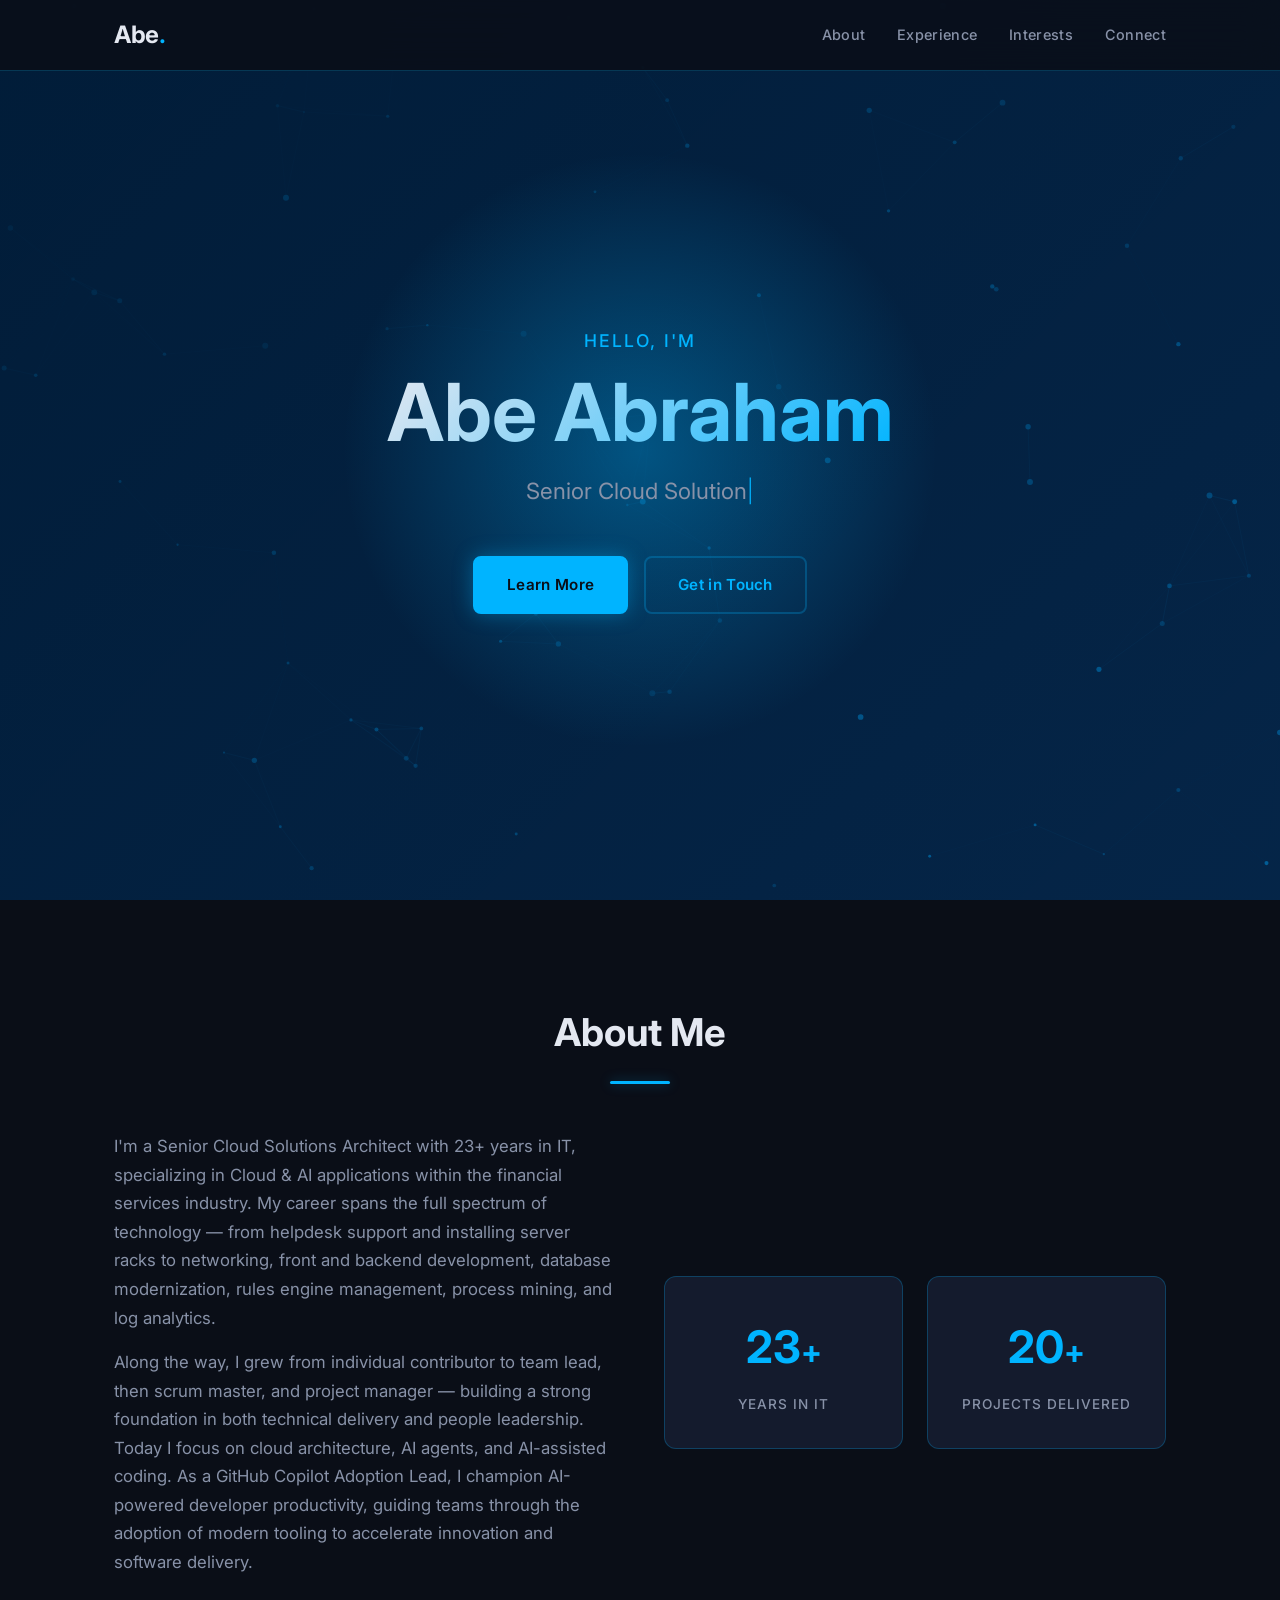
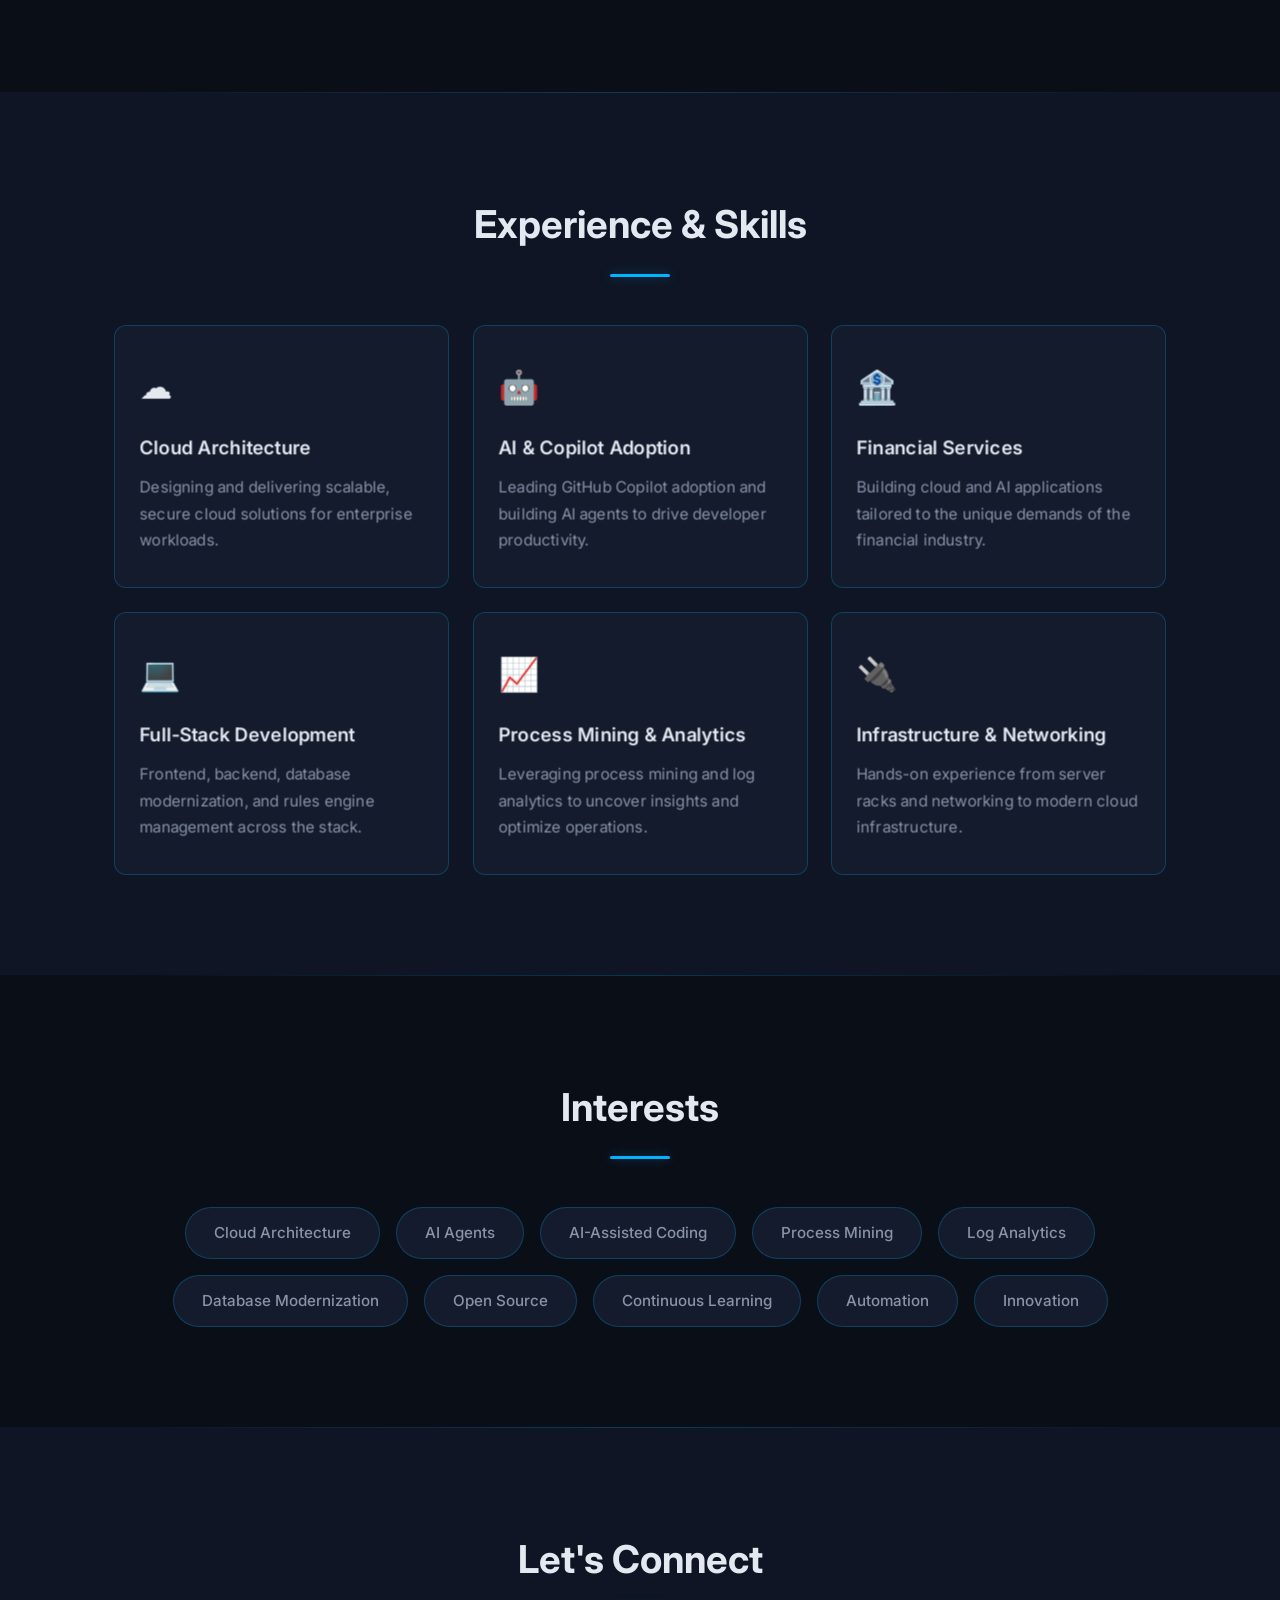
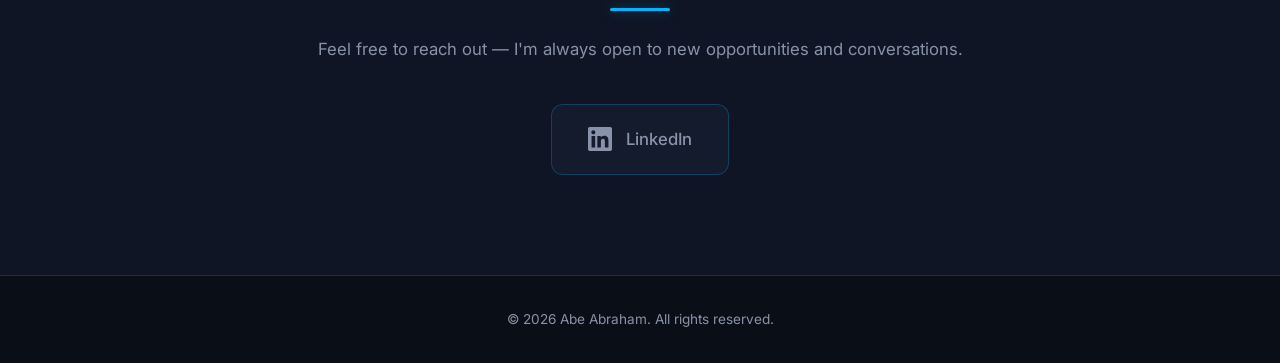
==== commit 9e575e17: "feat: add visual enhancements — particles, typewriter, parallax, 3D tilt, animated gradient, stagger" ====
--- a/index.html
+++ b/index.html
@@ -30,10 +30,14 @@
 
   <!-- ===== HERO ===== -->
   <header class="hero" id="hero">
-    <div class="hero-content">
+    <canvas class="hero-particles" id="particleCanvas"></canvas>
+    <div class="hero-gradient"></div>
+    <div class="hero-content" data-parallax="0.3">
       <p class="hero-greeting">Hello, I'm</p>
       <h1 class="hero-name">Abe Abraham</h1>
-      <p class="hero-tagline">Senior Cloud Solutions Architect · Cloud &amp; AI Apps · Financial Services · GitHub Copilot Adoption Lead</p>
+      <p class="hero-tagline">
+        <span class="typewriter" id="typewriter"></span><span class="typewriter-cursor">|</span>
+      </p>
       <div class="hero-cta">
         <a href="#about" class="btn btn-primary">Learn More</a>
         <a href="#connect" class="btn btn-outline">Get in Touch</a>
--- a/style.css
+++ b/style.css
@@ -167,6 +167,40 @@
   padding: 120px 24px 80px;
 }
 
+.hero-particles {
+  position: absolute;
+  top: 0;
+  left: 0;
+  width: 100%;
+  height: 100%;
+  z-index: 0;
+  pointer-events: none;
+}
+
+.hero-gradient {
+  position: absolute;
+  top: 0;
+  left: 0;
+  width: 100%;
+  height: 100%;
+  background: linear-gradient(135deg,
+    rgba(0, 30, 60, 0.9) 0%,
+    rgba(0, 60, 120, 0.5) 25%,
+    rgba(0, 180, 255, 0.15) 50%,
+    rgba(10, 14, 23, 0.8) 75%,
+    rgba(10, 14, 23, 1) 100%);
+  background-size: 400% 400%;
+  animation: gradient-shift 15s ease infinite;
+  z-index: 0;
+  pointer-events: none;
+}
+
+@keyframes gradient-shift {
+  0%   { background-position: 0% 50%; }
+  50%  { background-position: 100% 50%; }
+  100% { background-position: 0% 50%; }
+}
+
 .hero-content {
   position: relative;
   z-index: 1;
@@ -197,6 +231,18 @@
   color: var(--text-secondary);
   margin-bottom: 40px;
   font-weight: 400;
+  min-height: 2em;
+}
+
+.typewriter-cursor {
+  color: var(--accent);
+  font-weight: 300;
+  animation: blink-cursor 0.8s step-end infinite;
+}
+
+@keyframes blink-cursor {
+  0%, 100% { opacity: 1; }
+  50% { opacity: 0; }
 }
 
 .hero-cta {
@@ -272,10 +318,27 @@
    ============================ */
 .section {
   padding: 100px 0;
+  position: relative;
 }
 
 .section-alt {
   background: var(--bg-secondary);
+}
+
+/* Parallax section separators */
+.section::before {
+  content: '';
+  position: absolute;
+  top: 0;
+  left: 50%;
+  transform: translateX(-50%);
+  width: 80%;
+  height: 1px;
+  background: linear-gradient(90deg, transparent 0%, var(--accent-border) 50%, transparent 100%);
+}
+
+.section:first-of-type::before {
+  display: none;
 }
 
 .section-title {
@@ -373,13 +436,21 @@
   border-radius: var(--radius);
   padding: 36px 28px;
   transition: all var(--transition);
+  transform-style: preserve-3d;
+  perspective: 800px;
+  will-change: transform;
 }
 
 .exp-card:hover {
   background: var(--bg-card-hover);
   border-color: var(--accent);
   box-shadow: 0 0 24px var(--accent-glow);
-  transform: translateY(-4px);
+}
+
+.exp-card .exp-icon,
+.exp-card h3,
+.exp-card p {
+  transform: translateZ(20px);
 }
 
 .exp-icon {
@@ -498,6 +569,81 @@
 .fade-in.visible {
   opacity: 1;
   transform: translateY(0);
+}
+
+/* Staggered animation delays for child elements */
+.stagger-1 { transition-delay: 0.05s !important; }
+.stagger-2 { transition-delay: 0.10s !important; }
+.stagger-3 { transition-delay: 0.15s !important; }
+.stagger-4 { transition-delay: 0.20s !important; }
+.stagger-5 { transition-delay: 0.25s !important; }
+.stagger-6 { transition-delay: 0.30s !important; }
+.stagger-7 { transition-delay: 0.35s !important; }
+.stagger-8 { transition-delay: 0.40s !important; }
+.stagger-9 { transition-delay: 0.45s !important; }
+.stagger-10 { transition-delay: 0.50s !important; }
+
+/* Slide-in variants */
+.fade-in-left {
+  opacity: 0;
+  transform: translateX(-40px);
+  transition: opacity 0.6s ease, transform 0.6s ease;
+}
+
+.fade-in-right {
+  opacity: 0;
+  transform: translateX(40px);
+  transition: opacity 0.6s ease, transform 0.6s ease;
+}
+
+.fade-in-scale {
+  opacity: 0;
+  transform: scale(0.9);
+  transition: opacity 0.6s ease, transform 0.6s ease;
+}
+
+.fade-in-left.visible,
+.fade-in-right.visible,
+.fade-in-scale.visible {
+  opacity: 1;
+  transform: translate(0) scale(1);
+}
+
+/* 3D tilt card glow effect */
+.tilt-card {
+  transition: transform 0.15s ease, box-shadow 0.3s ease;
+}
+
+.tilt-card:hover {
+  box-shadow: 0 20px 40px rgba(0, 0, 0, 0.3), 0 0 30px var(--accent-glow);
+}
+
+/* Hero entrance animations */
+.hero-content .hero-greeting {
+  animation: hero-fade-in 0.8s ease 0.2s both;
+}
+
+.hero-content .hero-name {
+  animation: hero-fade-in 0.8s ease 0.5s both;
+}
+
+.hero-content .hero-tagline {
+  animation: hero-fade-in 0.8s ease 0.8s both;
+}
+
+.hero-content .hero-cta {
+  animation: hero-fade-in 0.8s ease 1.1s both;
+}
+
+@keyframes hero-fade-in {
+  from {
+    opacity: 0;
+    transform: translateY(20px);
+  }
+  to {
+    opacity: 1;
+    transform: translateY(0);
+  }
 }
 
 /* ============================
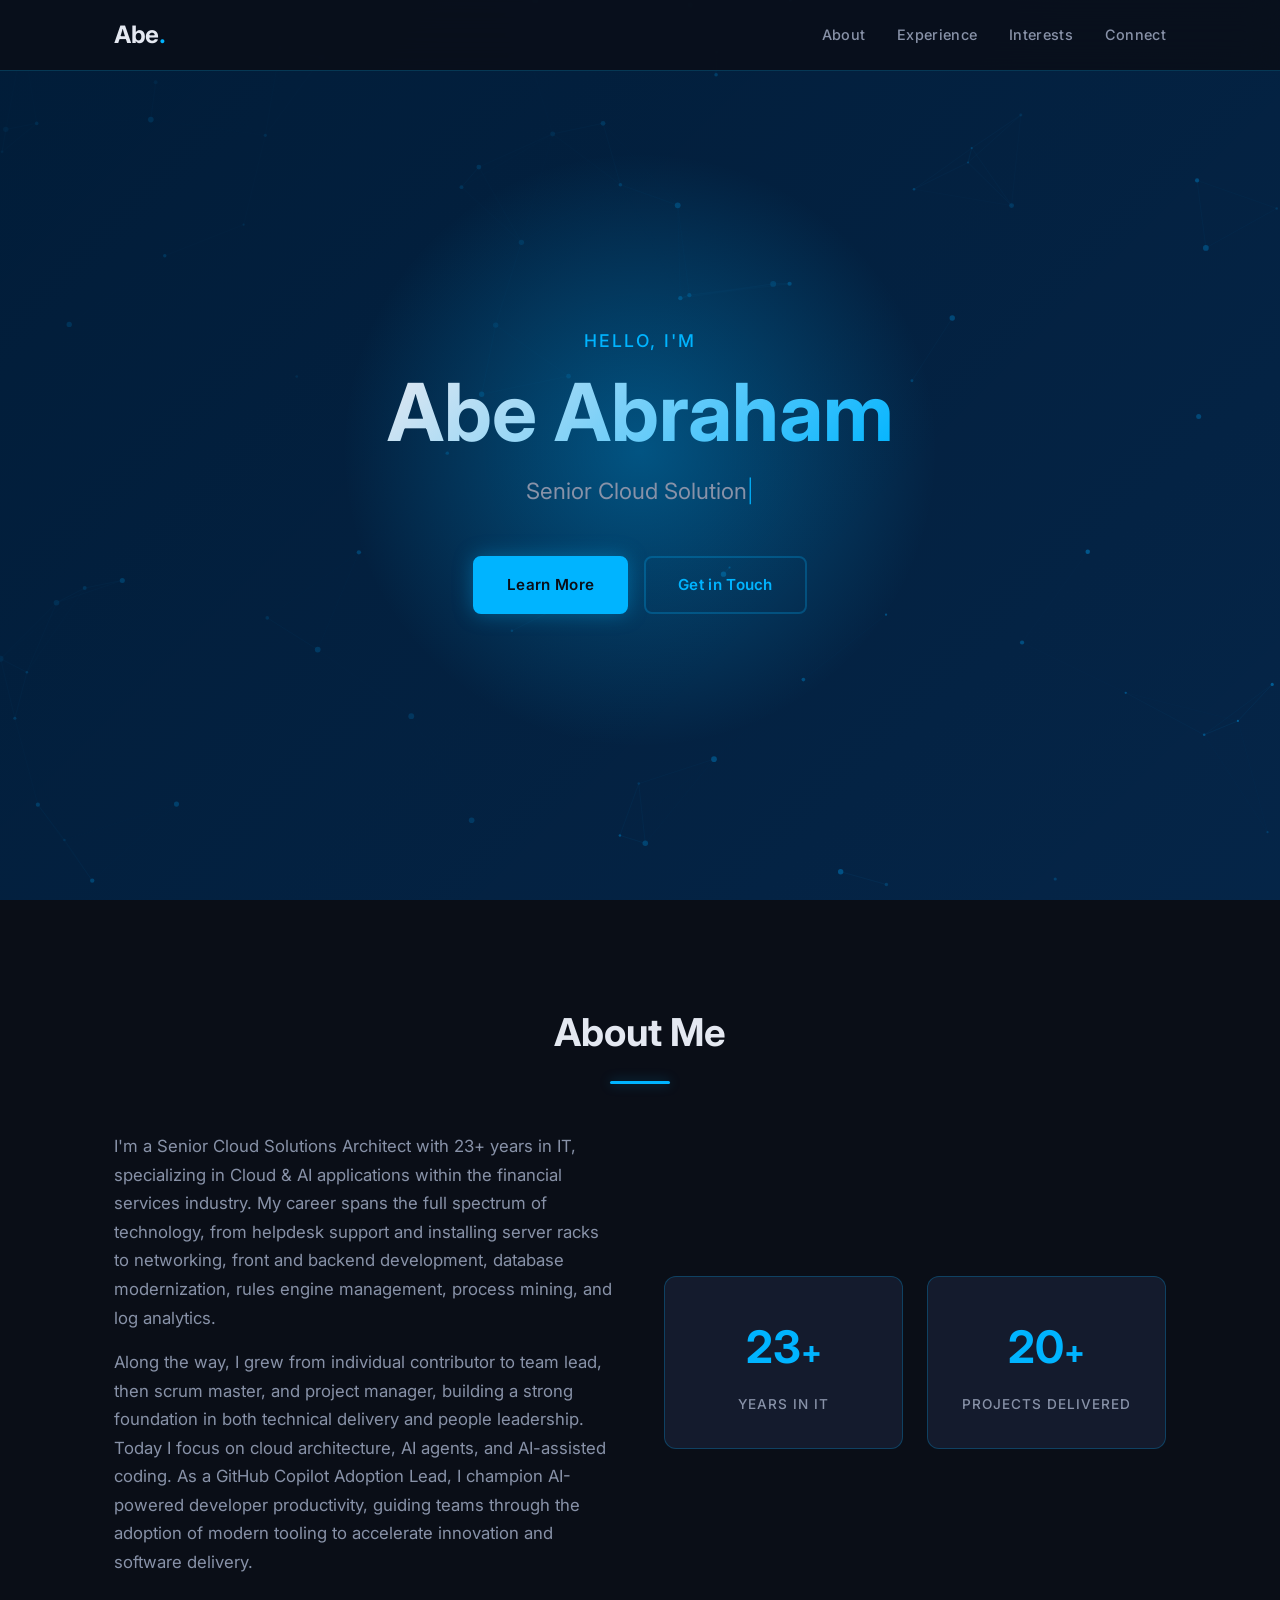
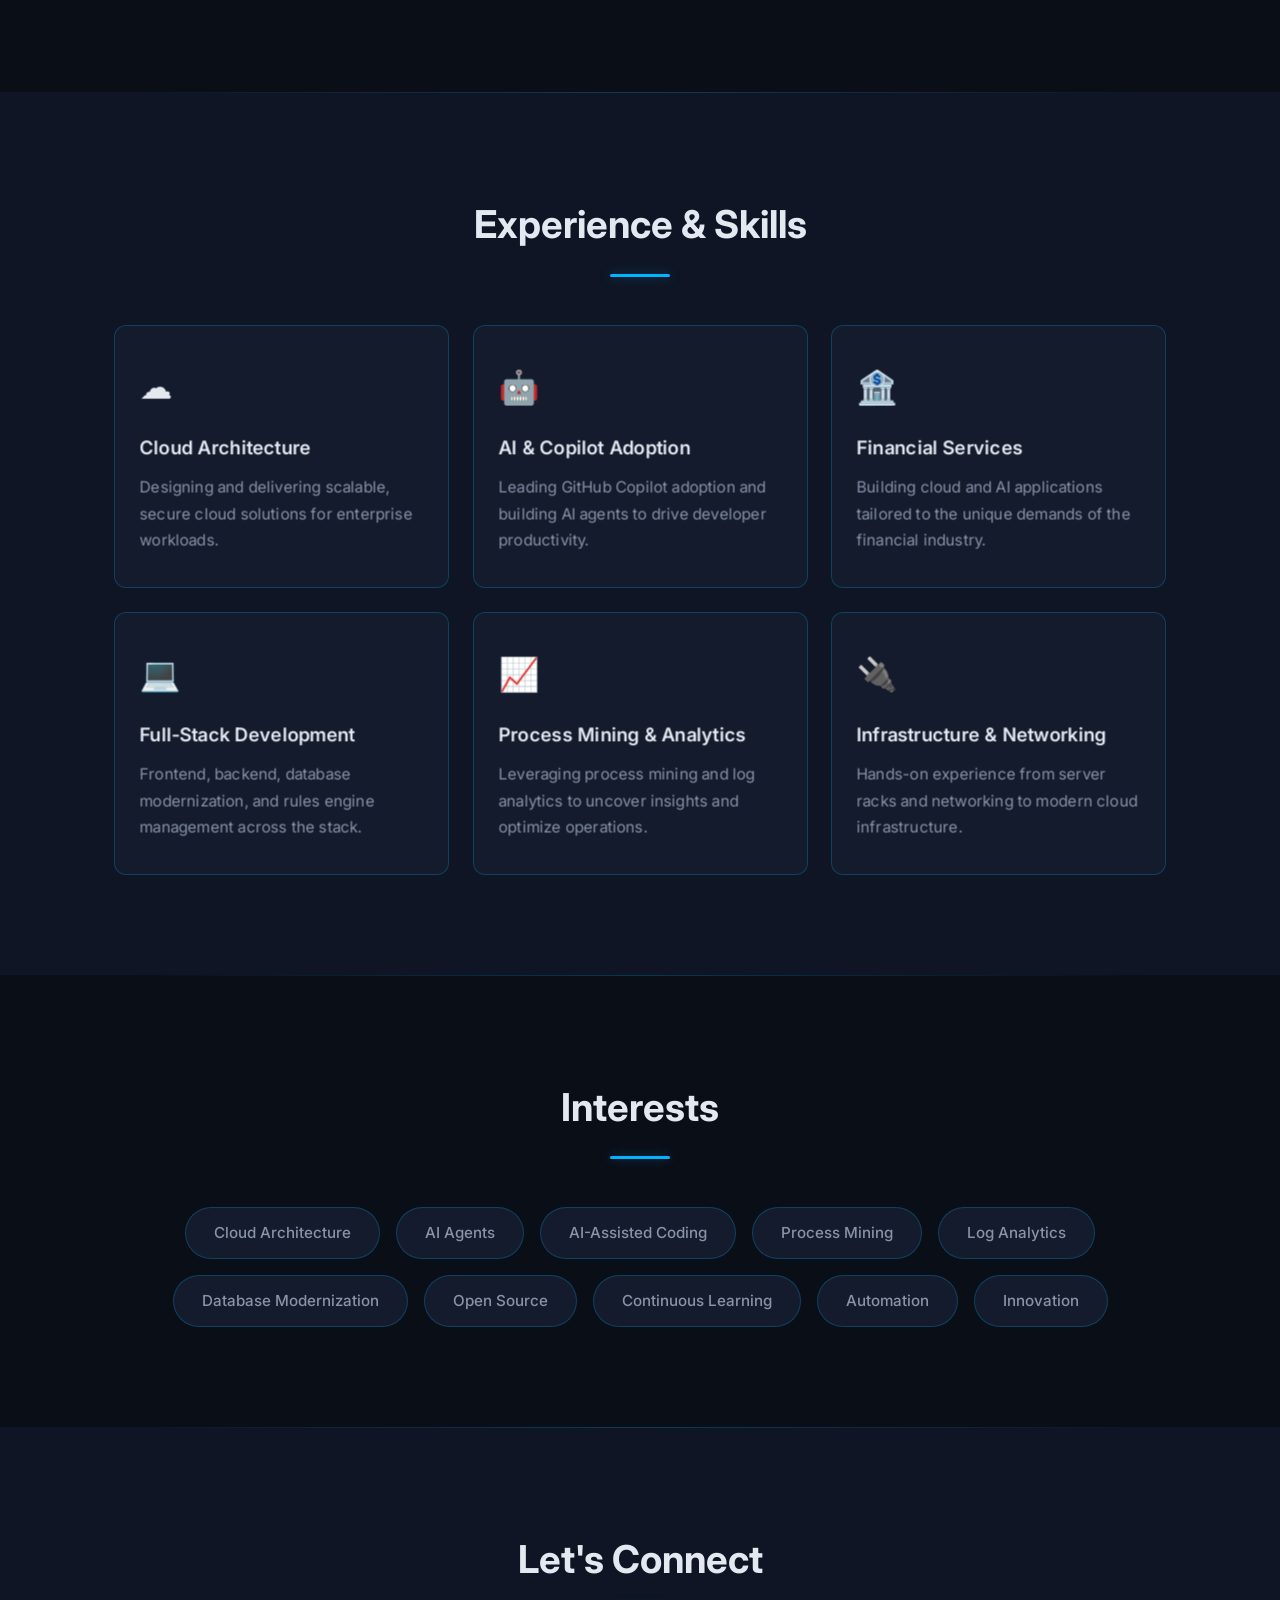
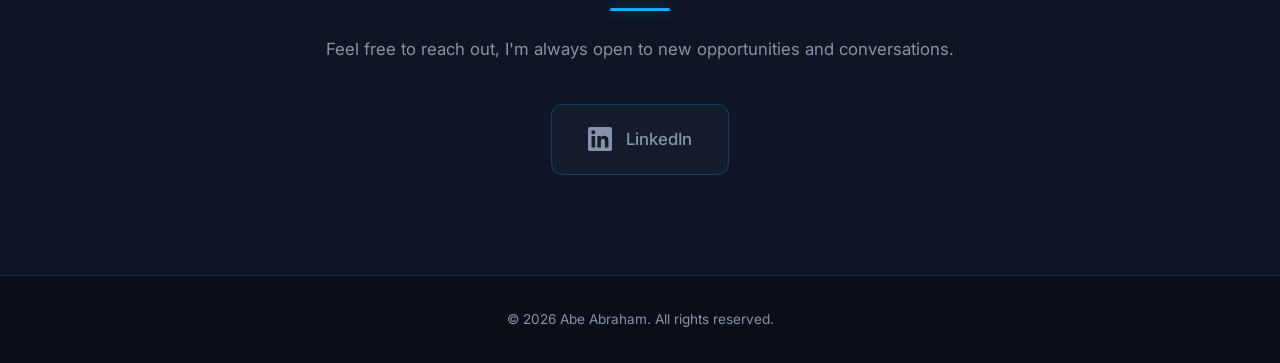
==== commit d47eb9d1: "style: replace em dashes with commas Co-authored-by: Copilot <223556219+Copilot@users.noreply.github" ====
--- a/index.html
+++ b/index.html
@@ -3,7 +3,7 @@
 <head>
   <meta charset="UTF-8" />
   <meta name="viewport" content="width=device-width, initial-scale=1.0" />
-  <meta name="description" content="Abe Abraham — Senior Cloud Solutions Architect specializing in Cloud & AI Apps, Financial Services, and GitHub Copilot Adoption." />
+  <meta name="description" content="Abe Abraham, Senior Cloud Solutions Architect specializing in Cloud & AI Apps, Financial Services, and GitHub Copilot Adoption." />
   <title>Abe Abraham</title>
   <link rel="stylesheet" href="style.css" />
   <link rel="preconnect" href="https://fonts.googleapis.com" />
@@ -55,13 +55,13 @@
           <p>
             I'm a Senior Cloud Solutions Architect with 23+ years in IT, specializing
             in Cloud &amp; AI applications within the financial services industry. My career
-            spans the full spectrum of technology — from helpdesk support and installing
+            spans the full spectrum of technology, from helpdesk support and installing
             server racks to networking, front and backend development, database modernization,
             rules engine management, process mining, and log analytics.
           </p>
           <p>
             Along the way, I grew from individual contributor to team lead, then scrum master,
-            and project manager — building a strong foundation in both technical delivery and
+            and project manager, building a strong foundation in both technical delivery and
             people leadership. Today I focus on cloud architecture, AI agents, and AI-assisted
             coding. As a GitHub Copilot Adoption Lead, I champion AI-powered developer
             productivity, guiding teams through the adoption of modern tooling to accelerate
@@ -144,7 +144,7 @@
   <section class="section section-alt" id="connect">
     <div class="container">
       <h2 class="section-title">Let's Connect</h2>
-      <p class="connect-subtitle">Feel free to reach out — I'm always open to new opportunities and conversations.</p>
+      <p class="connect-subtitle">Feel free to reach out, I'm always open to new opportunities and conversations.</p>
       <div class="connect-links">
         <a href="https://www.linkedin.com/in/abeyabraham/" target="_blank" rel="noopener noreferrer" class="connect-card">
           <svg class="connect-icon" viewBox="0 0 24 24" fill="currentColor"><path d="M20.447 20.452h-3.554v-5.569c0-1.328-.027-3.037-1.852-3.037-1.853 0-2.136 1.445-2.136 2.939v5.667H9.351V9h3.414v1.561h.046c.477-.9 1.637-1.85 3.37-1.85 3.601 0 4.267 2.37 4.267 5.455v6.286zM5.337 7.433a2.062 2.062 0 01-2.063-2.065 2.064 2.064 0 112.063 2.065zm1.782 13.019H3.555V9h3.564v11.452zM22.225 0H1.771C.792 0 0 .774 0 1.729v20.542C0 23.227.792 24 1.771 24h20.451C23.2 24 24 23.227 24 22.271V1.729C24 .774 23.2 0 22.222 0h.003z"/></svg>
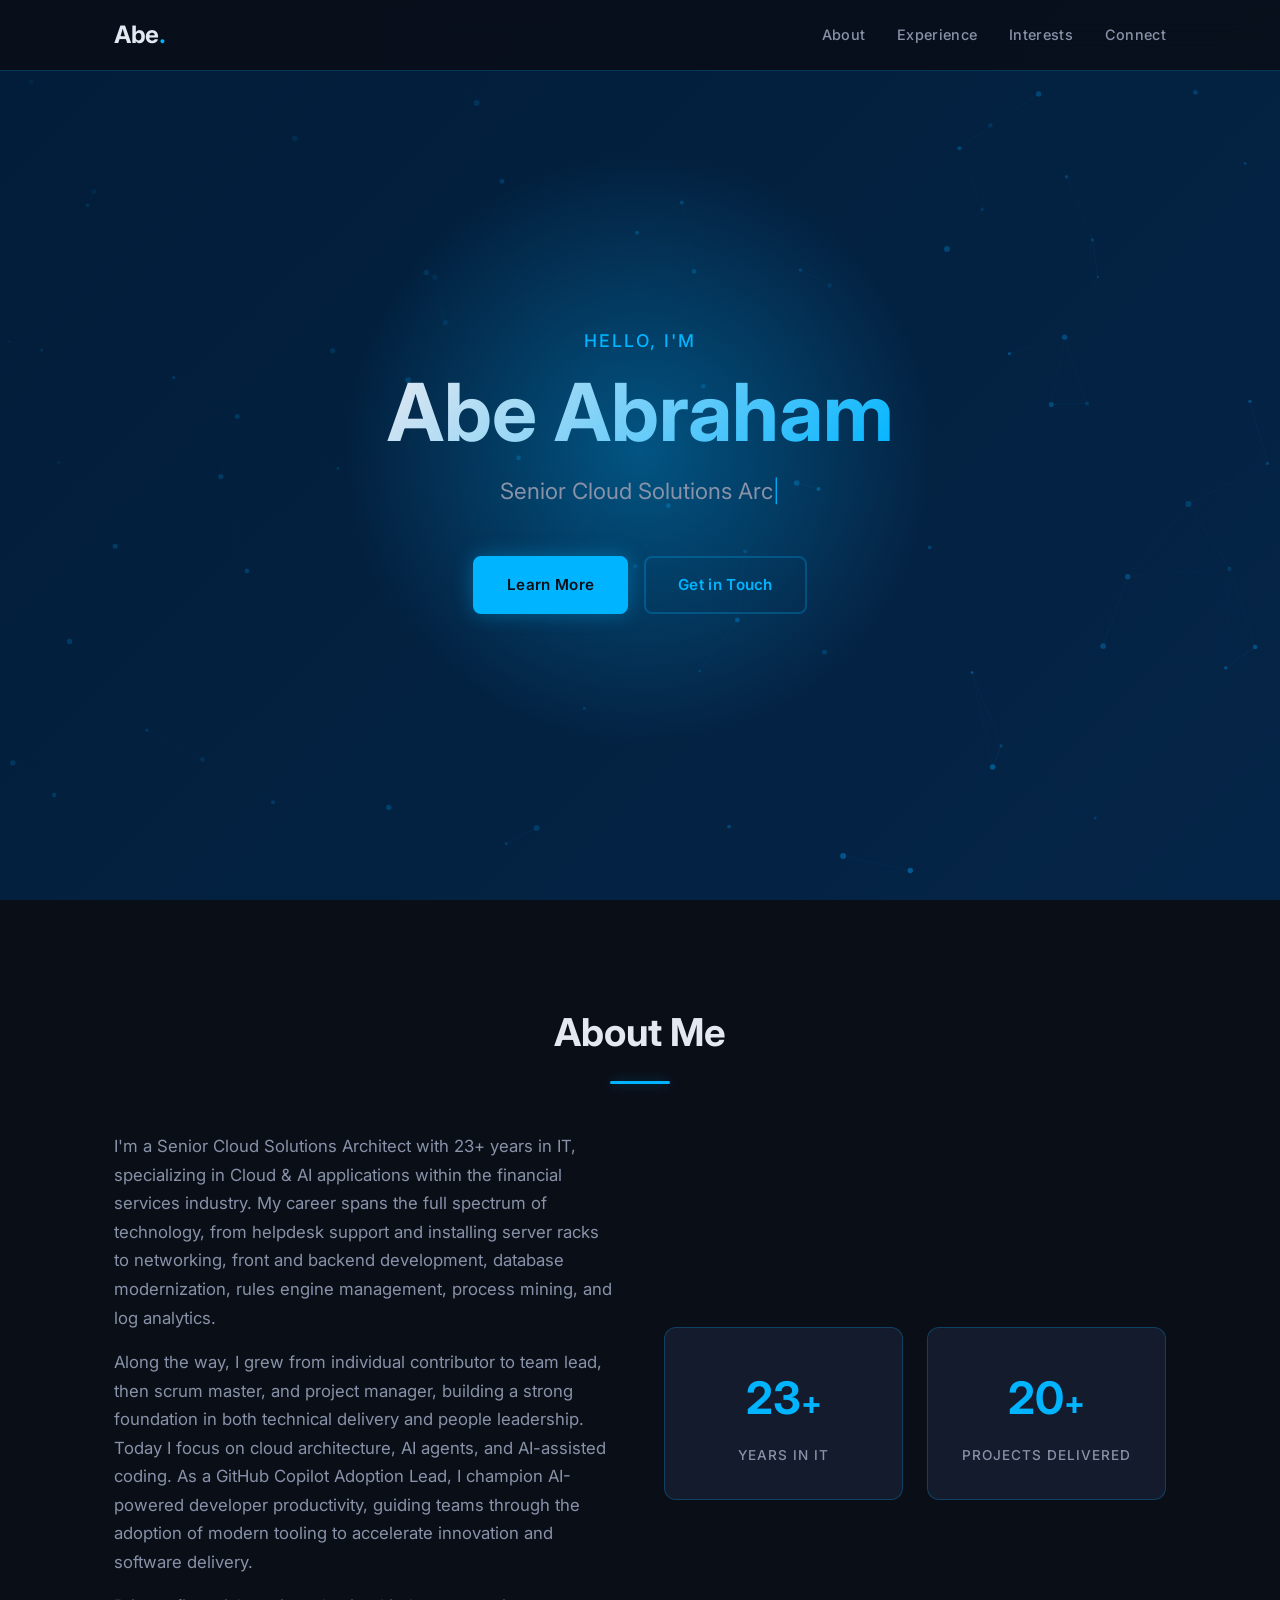
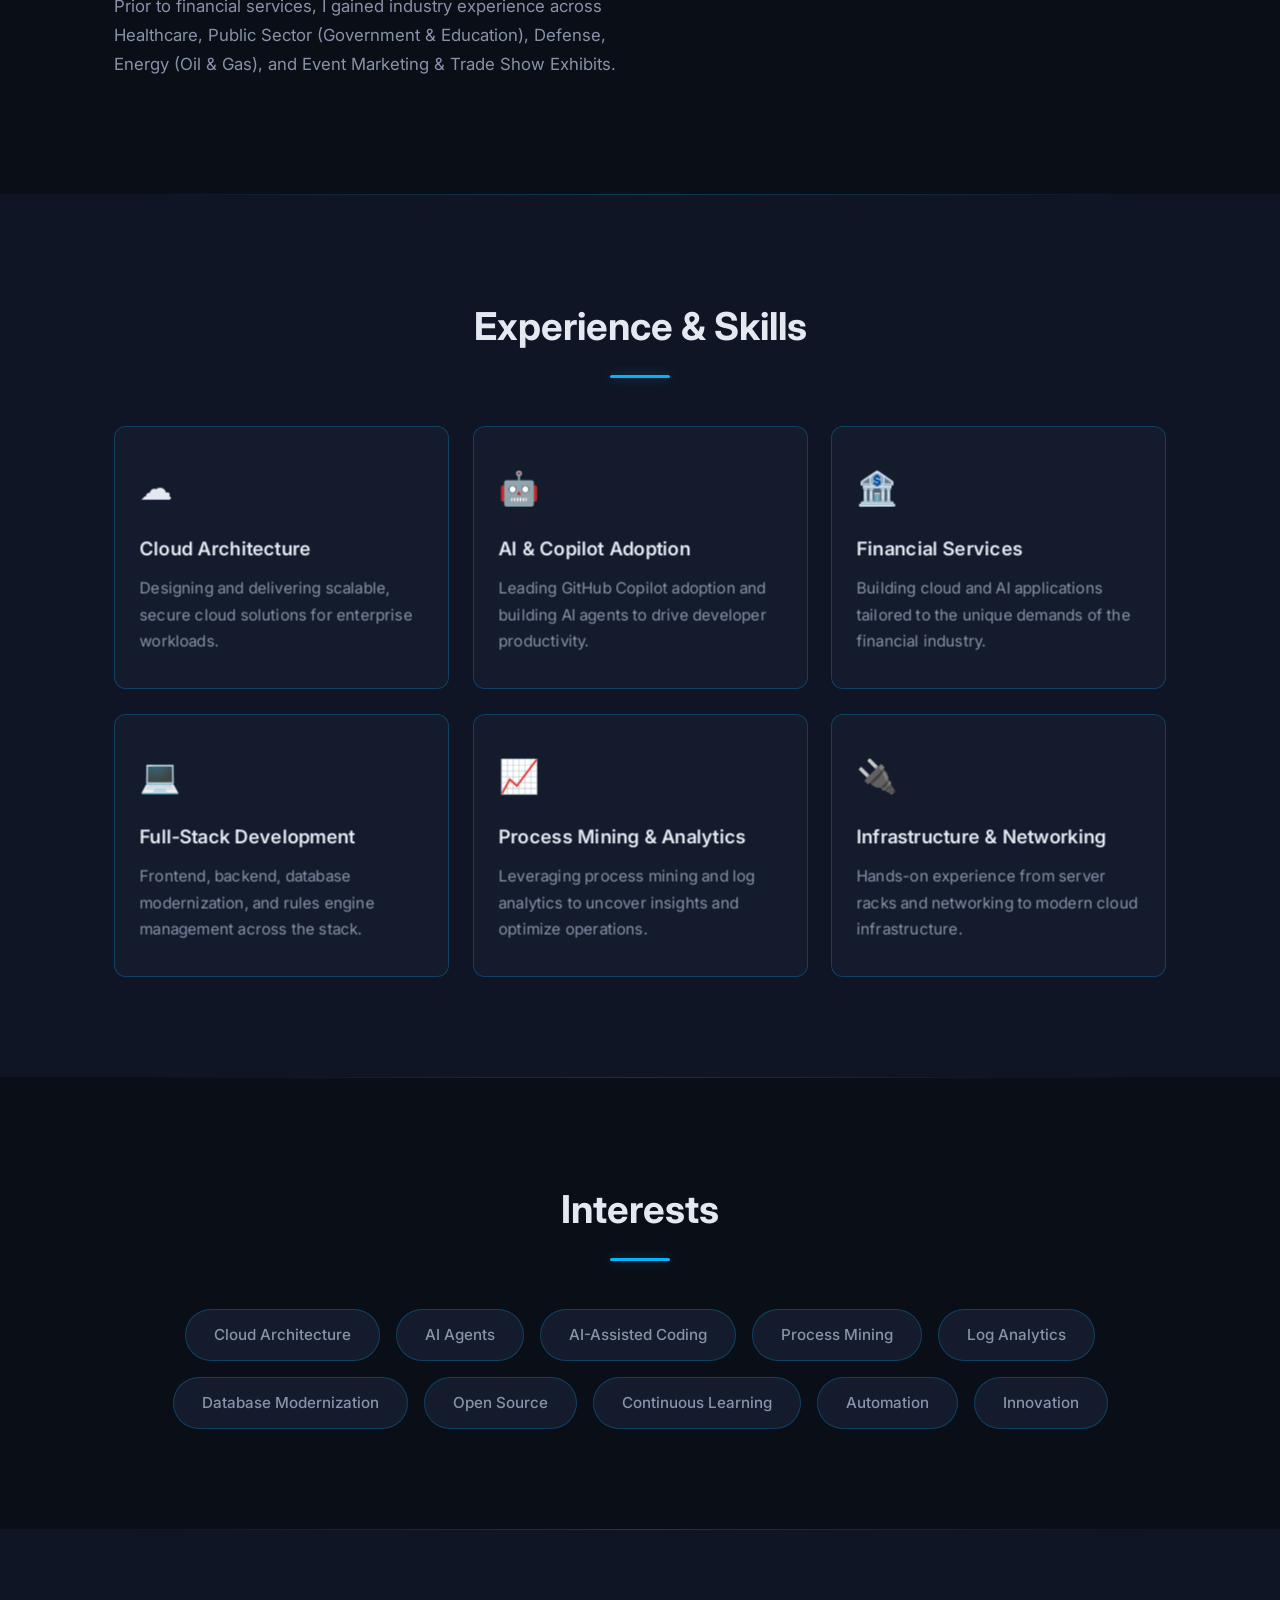
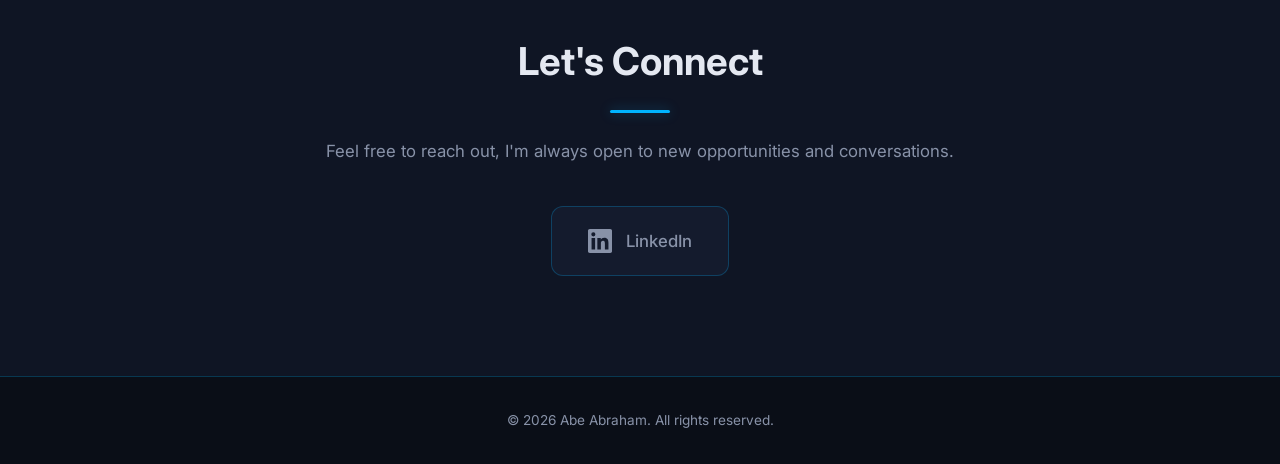
==== commit c8183a62: "content: add prior industry experience across Healthcare, Public Sector, Defense, Energy, and Event " ====
--- a/index.html
+++ b/index.html
@@ -66,6 +66,11 @@
             coding. As a GitHub Copilot Adoption Lead, I champion AI-powered developer
             productivity, guiding teams through the adoption of modern tooling to accelerate
             innovation and software delivery.
+          </p>
+          <p>
+            Prior to financial services, I gained industry experience across Healthcare,
+            Public Sector (Government &amp; Education), Defense, Energy (Oil &amp; Gas),
+            and Event Marketing &amp; Trade Show Exhibits.
           </p>
         </div>
         <div class="about-stats">
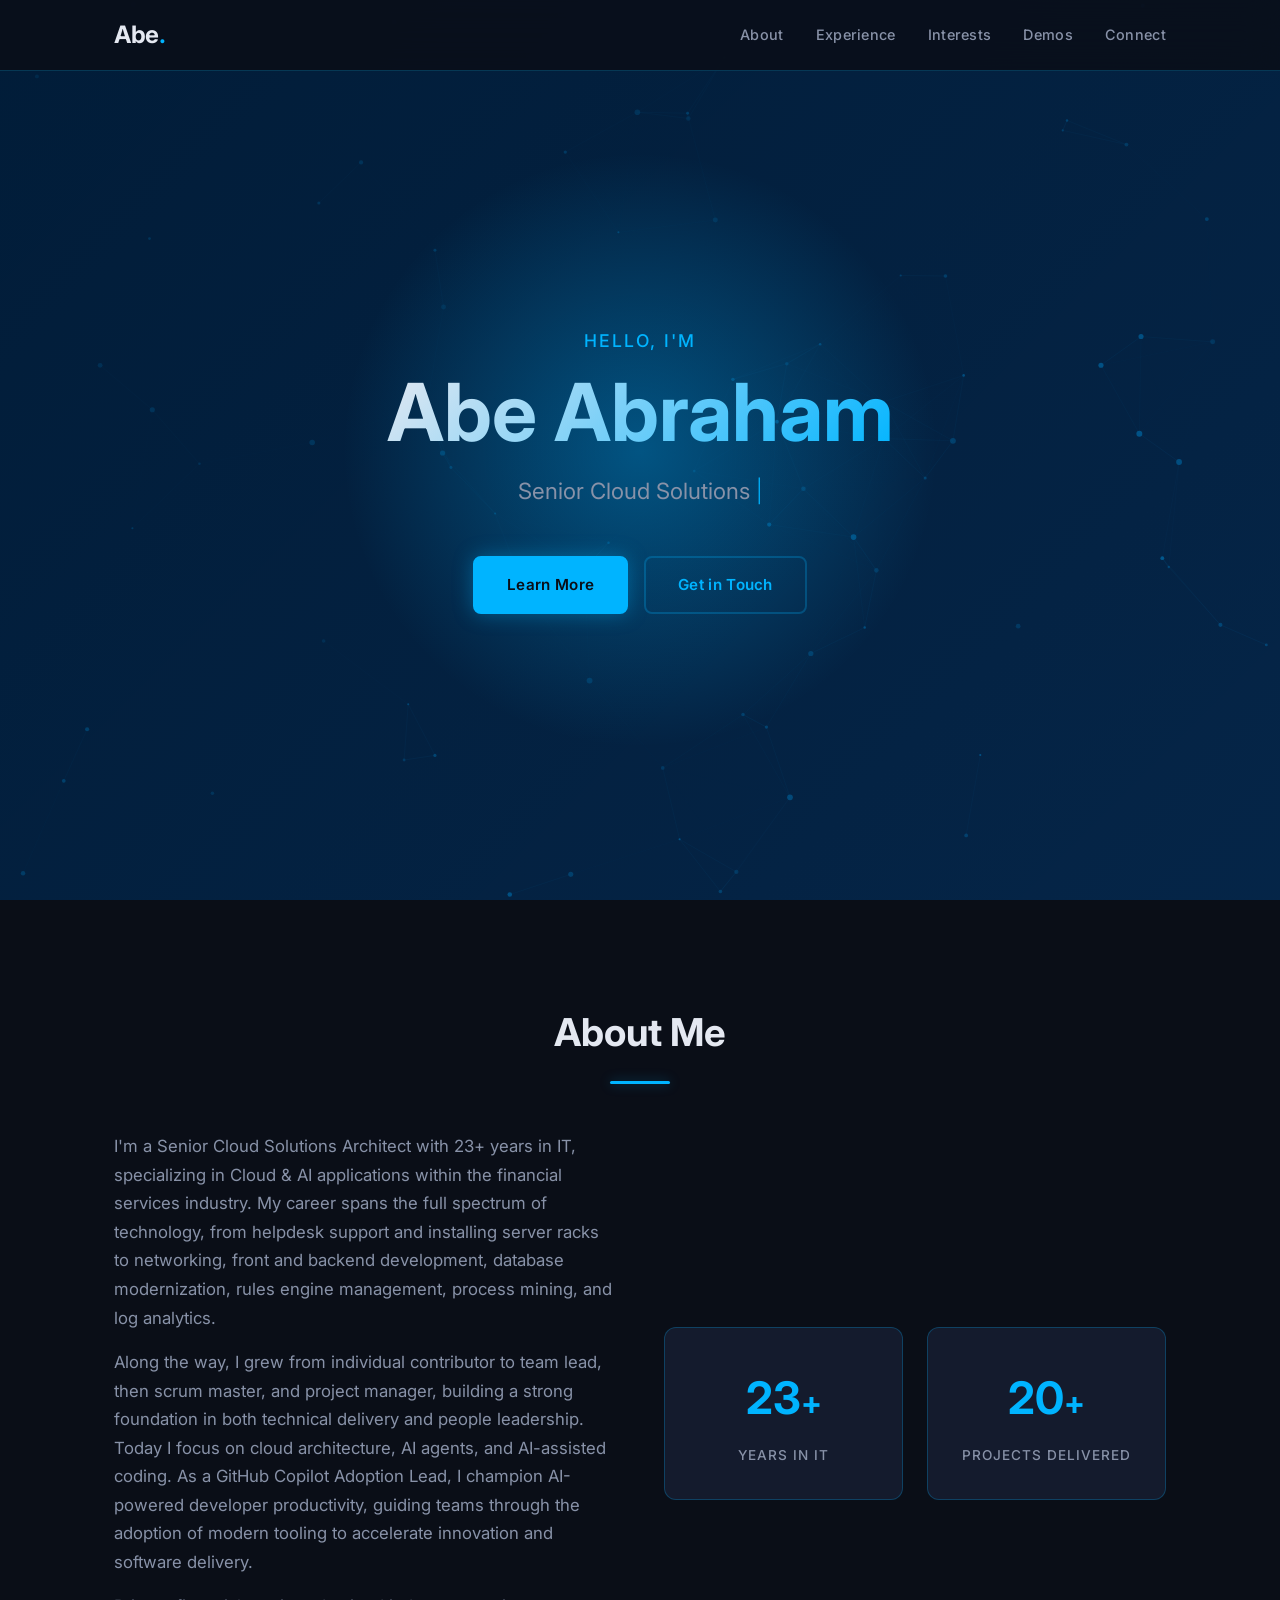
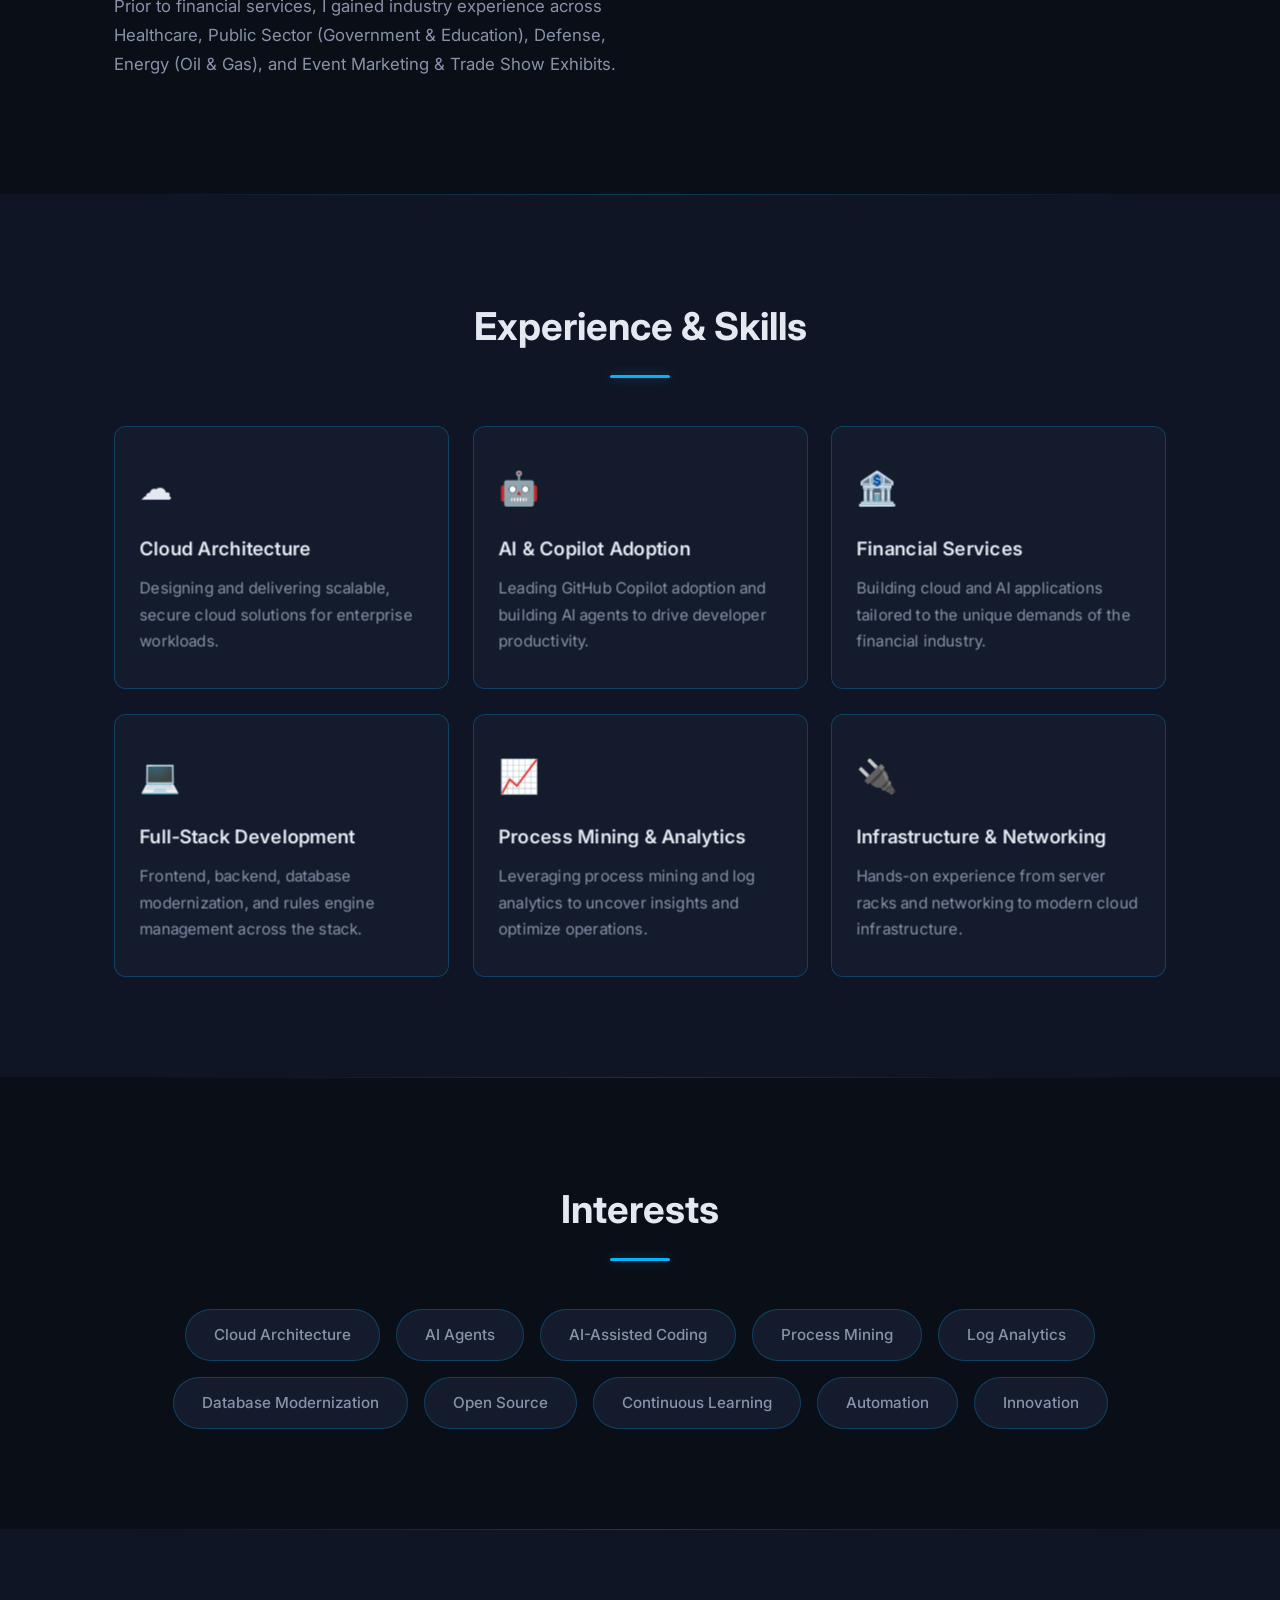
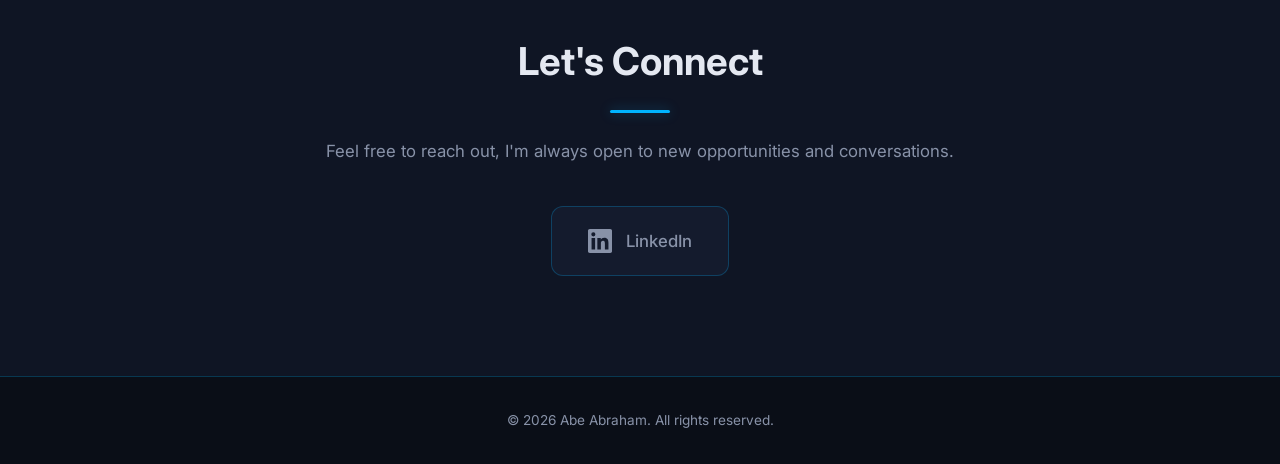
==== commit d5c423f1: "feat: add demos page with live demos, videos, and project cards - New demos.html with filter tabs, 3" ====
--- a/index.html
+++ b/index.html
@@ -23,6 +23,7 @@
         <li><a href="#about">About</a></li>
         <li><a href="#experience">Experience</a></li>
         <li><a href="#interests">Interests</a></li>
+        <li><a href="demos.html">Demos</a></li>
         <li><a href="#connect">Connect</a></li>
       </ul>
     </div>
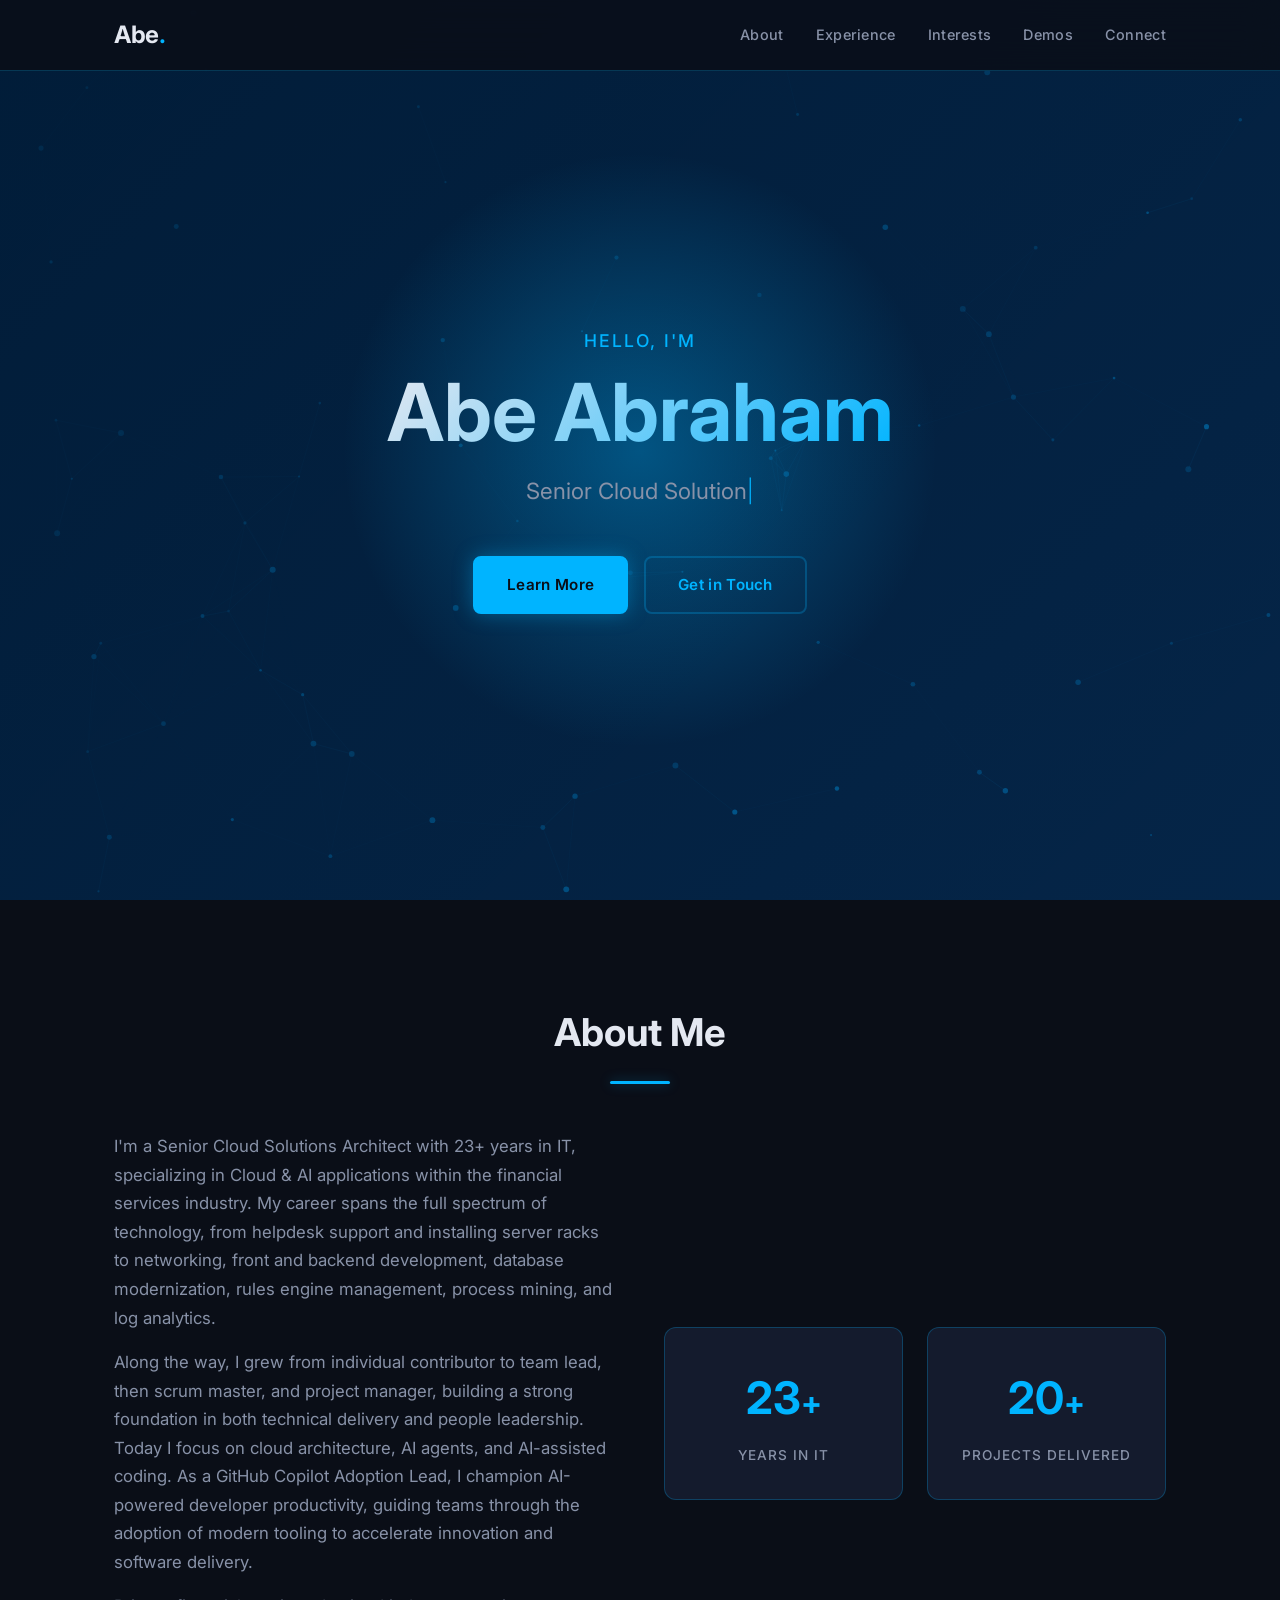
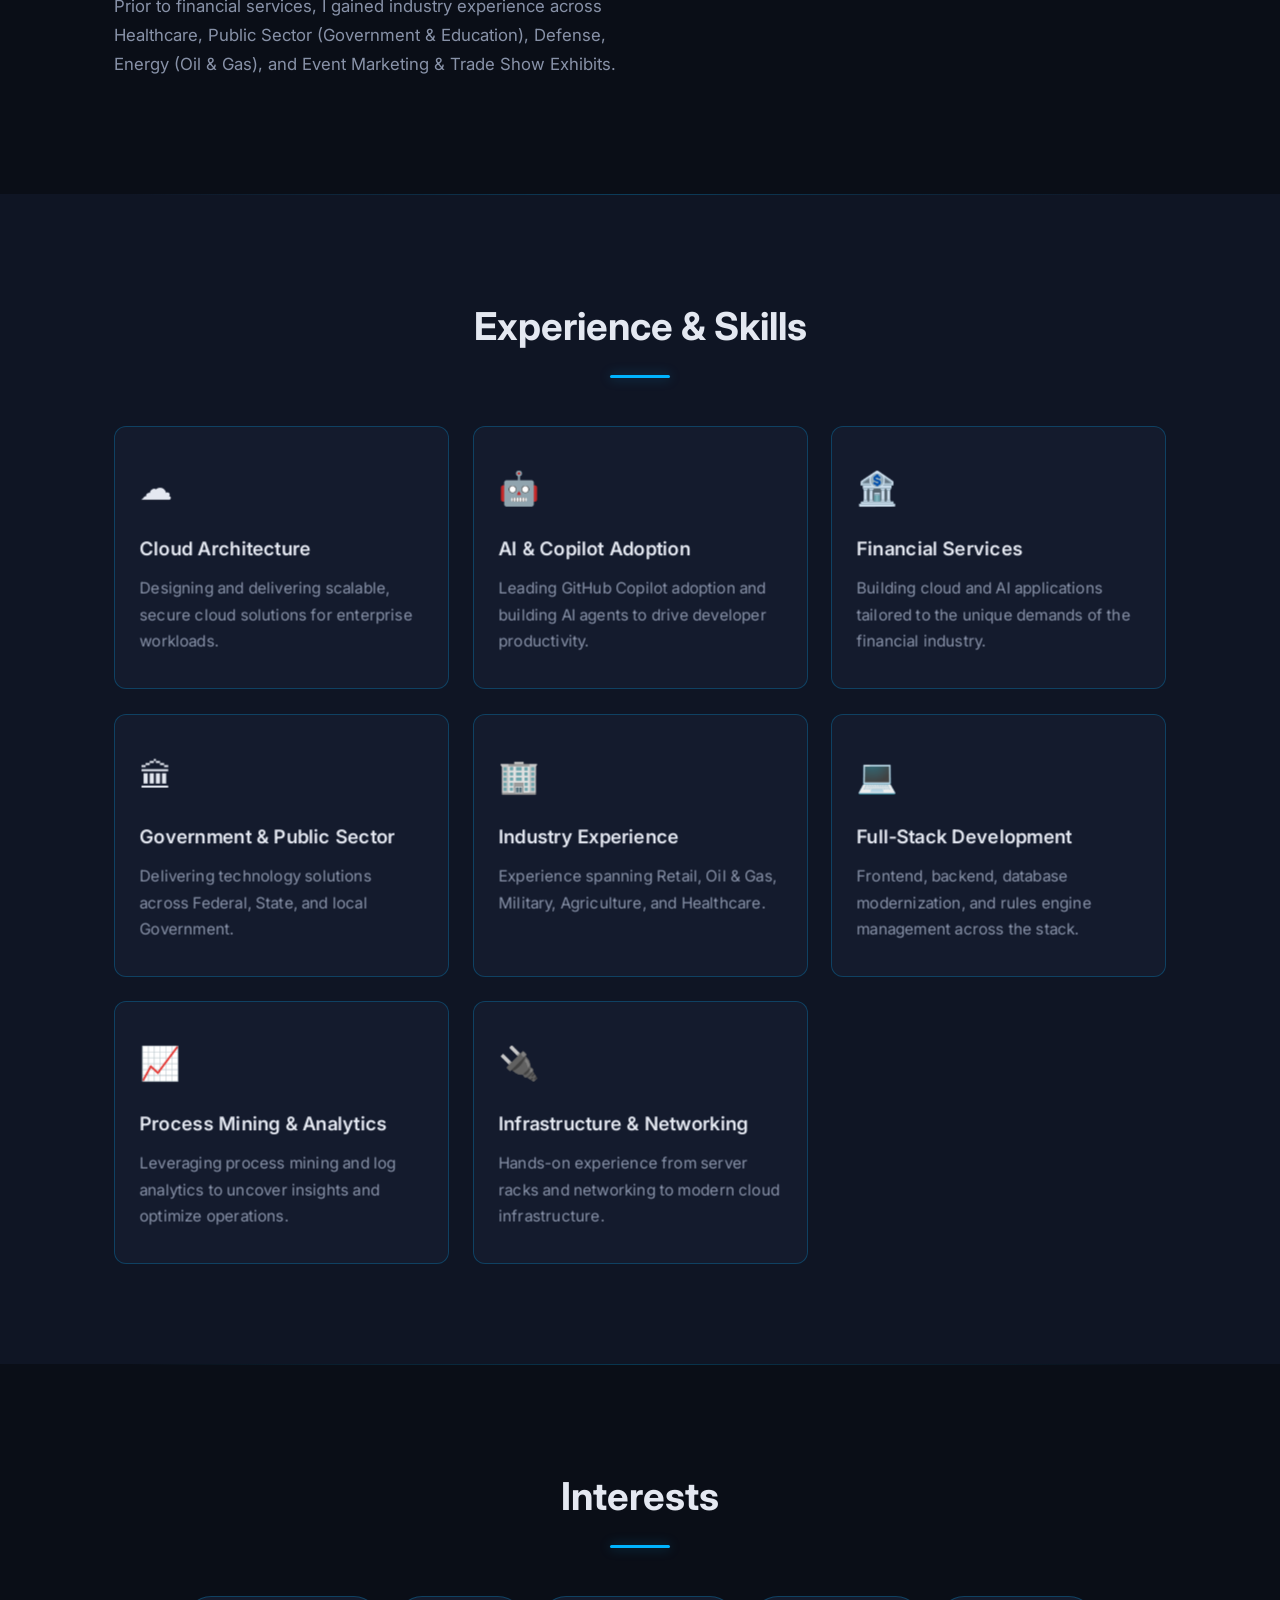
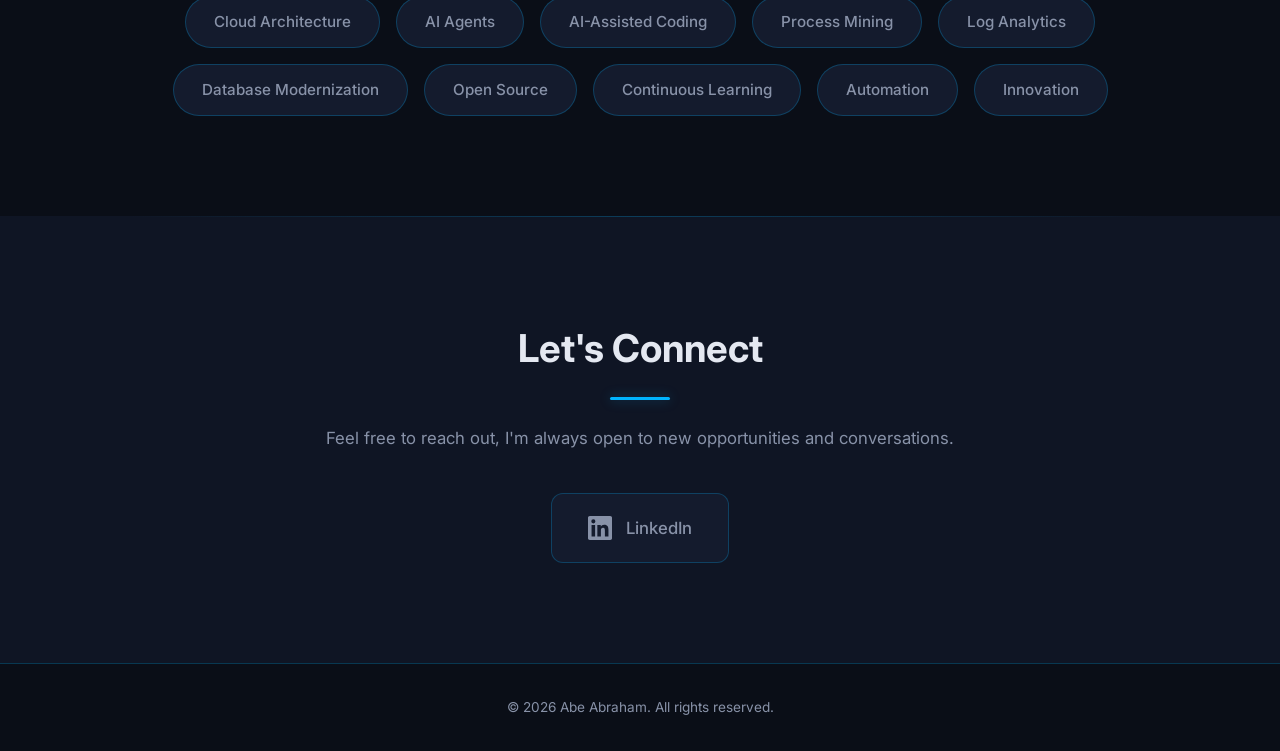
==== commit a8a54819: "Expand public sector experience Add Federal, State, and local Government plus Retail, Oil & Gas, Mil" ====
--- a/index.html
+++ b/index.html
@@ -109,6 +109,16 @@
           <p>Building cloud and AI applications tailored to the unique demands of the financial industry.</p>
         </div>
         <div class="exp-card">
+          <div class="exp-icon">&#127963;</div>
+          <h3>Government &amp; Public Sector</h3>
+          <p>Delivering technology solutions across Federal, State, and local Government.</p>
+        </div>
+        <div class="exp-card">
+          <div class="exp-icon">&#127970;</div>
+          <h3>Industry Experience</h3>
+          <p>Experience spanning Retail, Oil &amp; Gas, Military, Agriculture, and Healthcare.</p>
+        </div>
+        <div class="exp-card">
           <div class="exp-icon">&#128187;</div>
           <h3>Full-Stack Development</h3>
           <p>Frontend, backend, database modernization, and rules engine management across the stack.</p>
